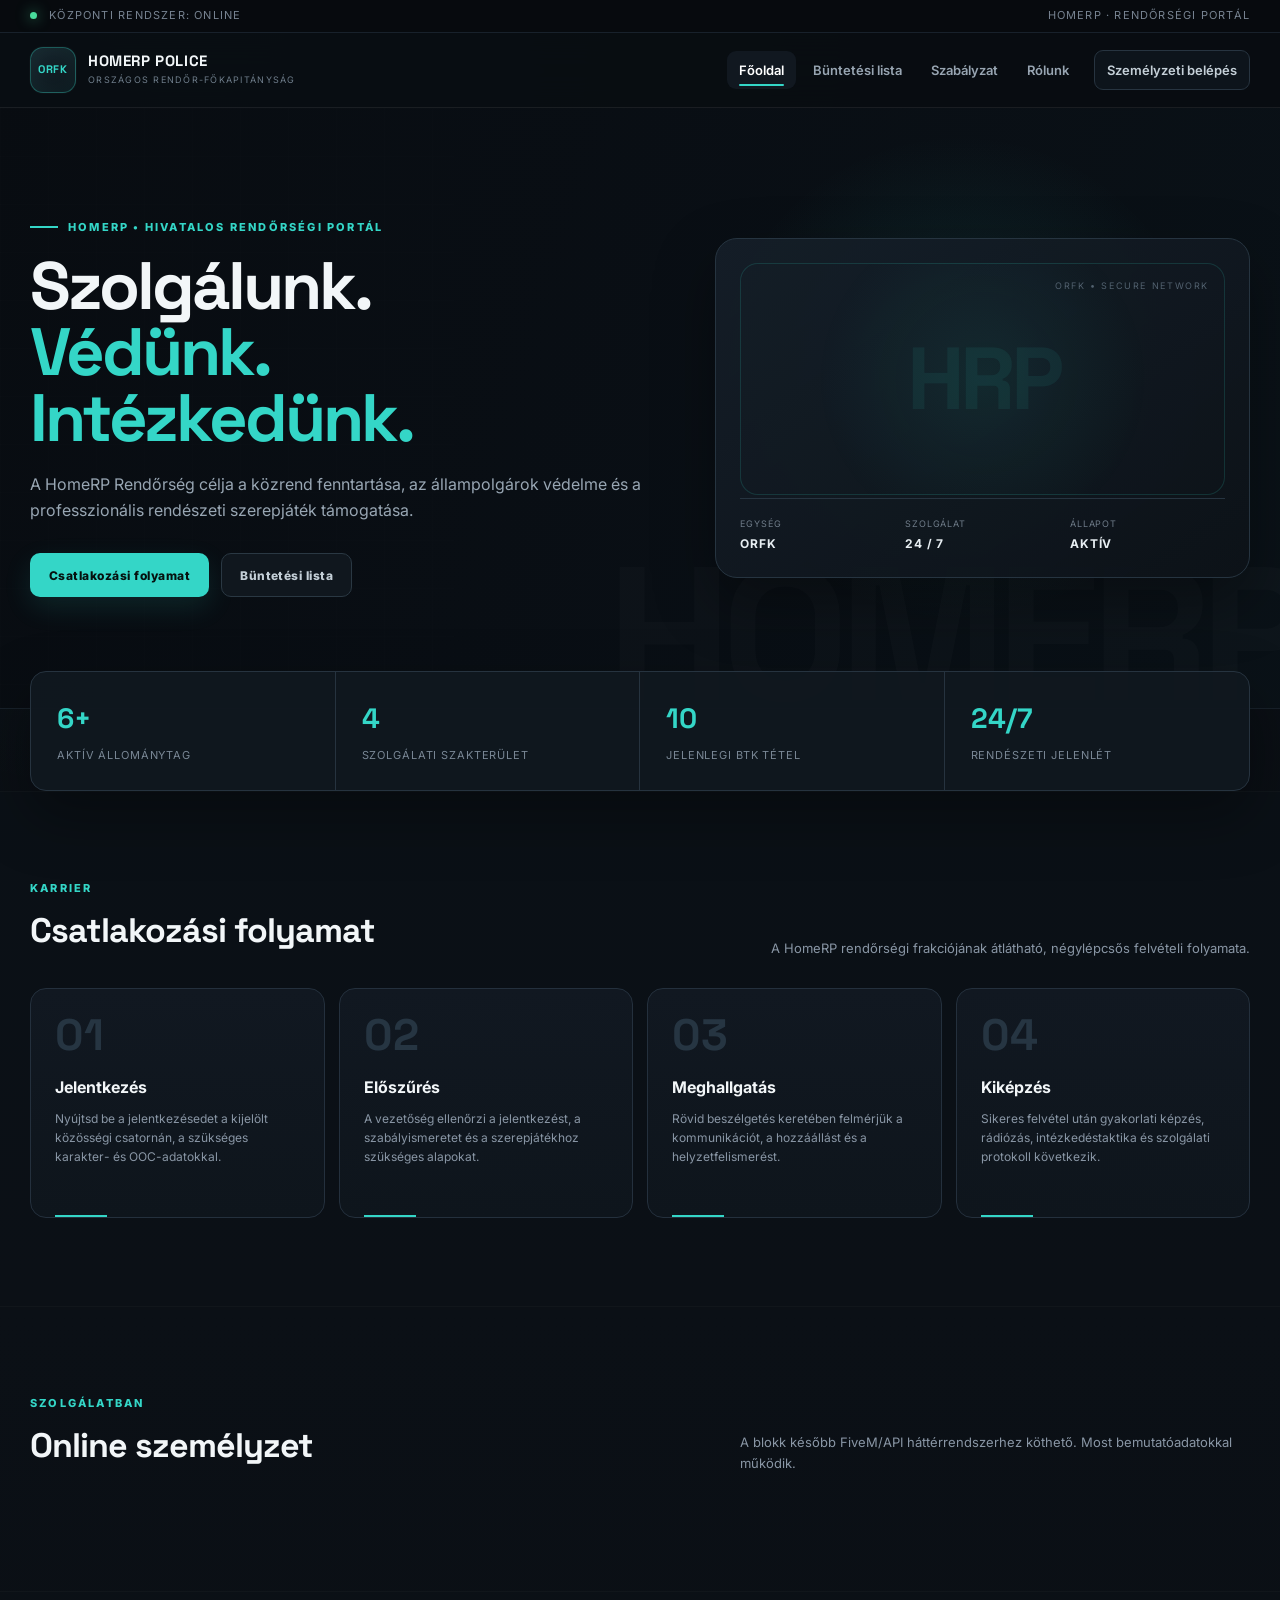
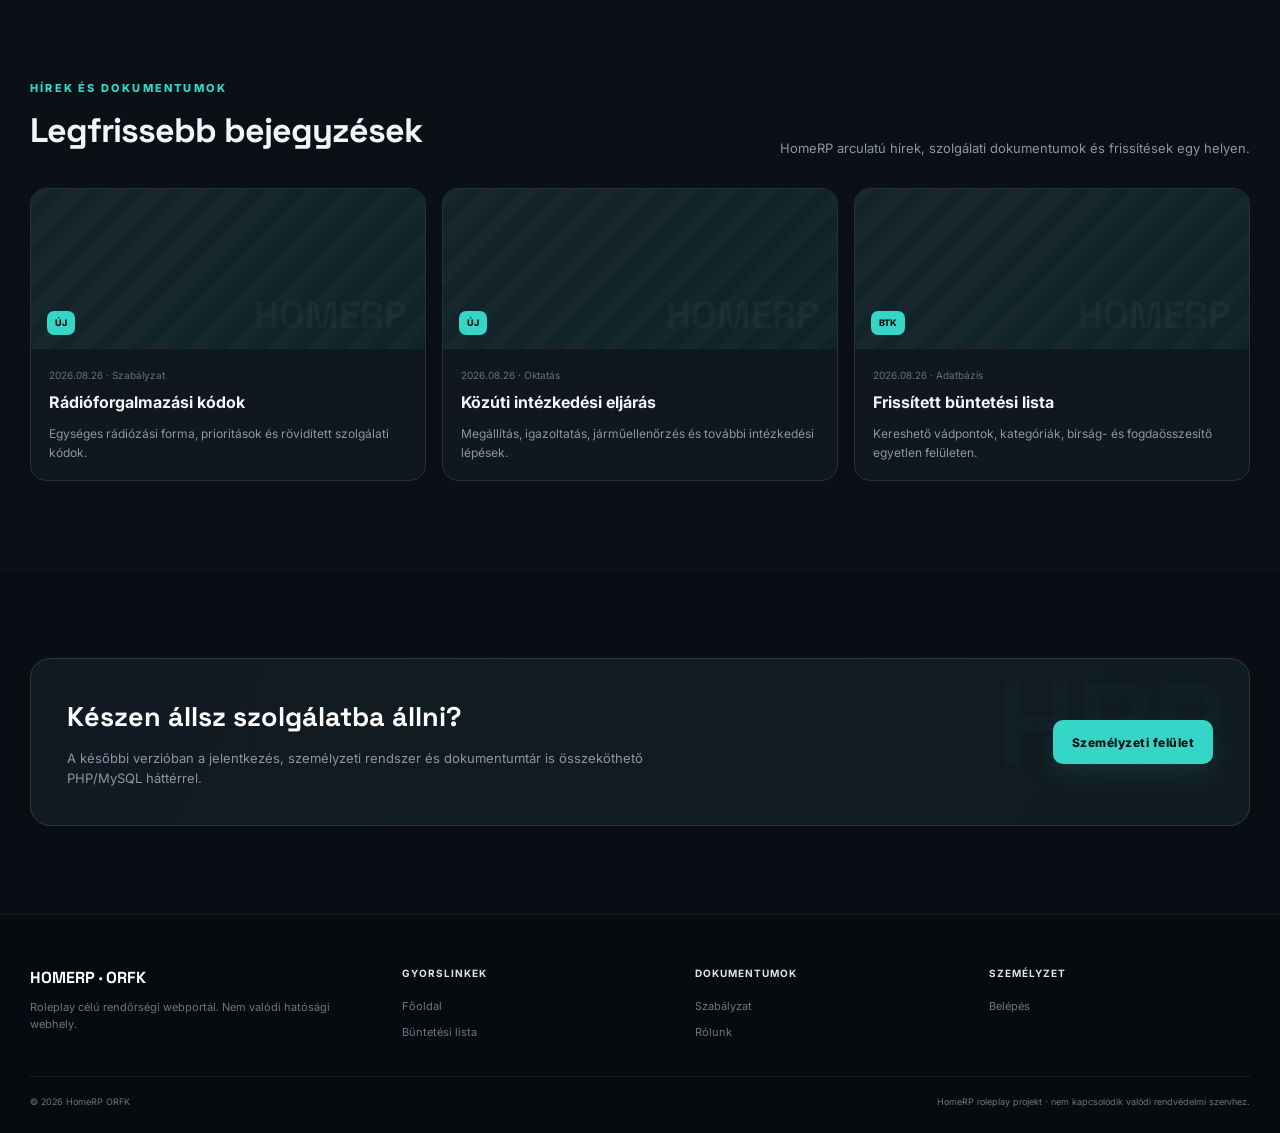
==== index.html @ 35298e3b "Add files via upload" ====
<!doctype html>
<html lang="hu">
<head>
  <meta charset="utf-8"><meta name="viewport" content="width=device-width,initial-scale=1">
  <meta name="description" content="HomeRP ORFK – roleplay rendőrségi információs oldal.">
  <title>ORFK | HomeRP Rendőrség</title>
  <link rel="stylesheet" href="styles.css">
</head>
<body>
  <div class="topbar"><div class="container"><span><i class="status-dot"></i> Központi rendszer: online</span><span>HomeRP · Rendőrségi portál</span></div></div>
  <header class="site-header"><div class="container header-inner">
    <a class="brand" href="index.html"><span class="brand-mark">ORFK</span><span><strong>HOMERP POLICE</strong><small>Országos Rendőr-főkapitányság</small></span></a>
    <nav class="nav"><a class="active" href="index.html">Főoldal</a><a href="buntetesek.html">Büntetési lista</a><a href="szabalyzat.html">Szabályzat</a><a href="rolunk.html">Rólunk</a><a class="login-link" href="belepes.html">Személyzeti belépés</a></nav>
    <button class="menu-btn" aria-label="Menü">☰</button>
  </div></header>

  <main>
    <section class="hero"><div class="container hero-inner">
      <div><div class="eyebrow">HomeRP • Hivatalos rendőrségi portál</div><h1>Szolgálunk.<span>Védünk. Intézkedünk.</span></h1><p>A HomeRP Rendőrség célja a közrend fenntartása, az állampolgárok védelme és a professzionális rendészeti szerepjáték támogatása.</p><div class="hero-actions"><a class="btn btn-primary" href="#csatlakozas">Csatlakozási folyamat</a><a class="btn btn-ghost" href="buntetesek.html">Büntetési lista</a></div></div>
      <aside class="hero-card"><div class="badge-visual"></div><div class="hero-card-footer"><span>Egység<strong>ORFK</strong></span><span>Szolgálat<strong>24 / 7</strong></span><span>Állapot<strong>AKTÍV</strong></span></div></aside>
    </div></section>

    <div class="stats"><div class="container stats-grid"><div class="stat"><strong>6+</strong><span>aktív állománytag</span></div><div class="stat"><strong>4</strong><span>szolgálati szakterület</span></div><div class="stat"><strong>10</strong><span>jelenlegi BTK tétel</span></div><div class="stat"><strong>24/7</strong><span>rendészeti jelenlét</span></div></div></div>

    <section class="section alt" id="csatlakozas"><div class="container"><div class="section-head"><div><div class="kicker">Karrier</div><h2>Csatlakozási folyamat</h2></div><p>A HomeRP rendőrségi frakciójának átlátható, négylépcsős felvételi folyamata.</p></div><div class="steps">
      <article class="step"><div class="step-number">01</div><h3>Jelentkezés</h3><p>Nyújtsd be a jelentkezésedet a kijelölt közösségi csatornán, a szükséges karakter- és OOC-adatokkal.</p></article>
      <article class="step"><div class="step-number">02</div><h3>Előszűrés</h3><p>A vezetőség ellenőrzi a jelentkezést, a szabályismeretet és a szerepjátékhoz szükséges alapokat.</p></article>
      <article class="step"><div class="step-number">03</div><h3>Meghallgatás</h3><p>Rövid beszélgetés keretében felmérjük a kommunikációt, a hozzáállást és a helyzetfelismerést.</p></article>
      <article class="step"><div class="step-number">04</div><h3>Kiképzés</h3><p>Sikeres felvétel után gyakorlati képzés, rádiózás, intézkedéstaktika és szolgálati protokoll következik.</p></article>
    </div></div></section>

    <section class="section"><div class="container"><div class="section-head"><div><div class="kicker">Szolgálatban</div><h2>Online személyzet</h2></div><p>A blokk később FiveM/API háttérrendszerhez köthető. Most bemutatóadatokkal működik.</p></div><div class="officers" data-officers></div></div></section>

    <section class="section alt"><div class="container"><div class="section-head"><div><div class="kicker">Hírek és dokumentumok</div><h2>Legfrissebb bejegyzések</h2></div><p>HomeRP arculatú hírek, szolgálati dokumentumok és frissítések egy helyen.</p></div><div class="blog-grid">
      <article class="blog-card"><div class="blog-cover"><span>ÚJ</span></div><div class="blog-body"><div class="blog-meta">2026.08.26 · Szabályzat</div><h3>Rádióforgalmazási kódok</h3><p>Egységes rádiózási forma, prioritások és rövidített szolgálati kódok.</p></div></article>
      <article class="blog-card"><div class="blog-cover"><span>ÚJ</span></div><div class="blog-body"><div class="blog-meta">2026.08.26 · Oktatás</div><h3>Közúti intézkedési eljárás</h3><p>Megállítás, igazoltatás, járműellenőrzés és további intézkedési lépések.</p></div></article>
      <article class="blog-card"><div class="blog-cover"><span>BTK</span></div><div class="blog-body"><div class="blog-meta">2026.08.26 · Adatbázis</div><h3>Frissített büntetési lista</h3><p>Kereshető vádpontok, kategóriák, bírság- és fogdaösszesítő egyetlen felületen.</p></div></article>
    </div></div></section>

    <section class="section"><div class="container"><div class="cta"><div><h2>Készen állsz szolgálatba állni?</h2><p>A későbbi verzióban a jelentkezés, személyzeti rendszer és dokumentumtár is összeköthető PHP/MySQL háttérrel.</p></div><a class="btn btn-primary" href="belepes.html">Személyzeti felület</a></div></div></section>
  </main>

  <footer class="footer"><div class="container"><div class="footer-grid"><div><div class="footer-brand">HOMERP · ORFK</div><p>Roleplay célú rendőrségi webportál. Nem valódi hatósági webhely.</p></div><div><h4>Gyorslinkek</h4><a href="index.html">Főoldal</a><a href="buntetesek.html">Büntetési lista</a></div><div><h4>Dokumentumok</h4><a href="szabalyzat.html">Szabályzat</a><a href="rolunk.html">Rólunk</a></div><div><h4>Személyzet</h4><a href="belepes.html">Belépés</a></div></div><div class="copyright"><span>© <span data-year></span> HomeRP ORFK</span><span>HomeRP roleplay projekt · nem kapcsolódik valódi rendvédelmi szervhez.</span></div></div></footer>
  <script src="data.js"></script><script src="app.js"></script>
</body></html>
---- styles.css ----
@import url('https://fonts.googleapis.com/css2?family=Inter:wght@400;500;600;700;800&family=Space+Grotesk:wght@600;700&display=swap');

:root {
  --bg:#090d12;
  --bg-2:#0d131a;
  --panel:#111821;
  --panel-2:#151e28;
  --panel-soft:rgba(18,27,37,.82);
  --text:#f2f6f8;
  --muted:#8996a5;
  --line:#24303d;
  --line-strong:#2f4150;
  --accent:#34d6c7;
  --accent-2:#75eee2;
  --accent-soft:rgba(52,214,199,.11);
  --danger:#ff6577;
  --warning:#ffc857;
  --success:#49db9b;
  --shadow:0 24px 60px rgba(0,0,0,.34);
  --radius:16px;
}

*{box-sizing:border-box}
html{scroll-behavior:smooth;background:var(--bg)}
body{margin:0;font-family:'Inter',system-ui,-apple-system,BlinkMacSystemFont,'Segoe UI',sans-serif;color:var(--text);background:
radial-gradient(circle at 15% 0%,rgba(52,214,199,.06),transparent 28%),
linear-gradient(180deg,#090d12,#0b1016 48%,#090d12);line-height:1.6}
body.menu-open{overflow:hidden}
a{color:inherit;text-decoration:none}
button,input{font:inherit}
img{max-width:100%;display:block}
.container{width:min(1220px,calc(100% - 40px));margin:0 auto}

.topbar{background:#070a0e;border-bottom:1px solid #18212b;color:#778391;font-size:11px;letter-spacing:.11em;text-transform:uppercase}
.topbar .container{min-height:32px;display:flex;align-items:center;justify-content:space-between;gap:16px}
.status-dot{display:inline-block;width:7px;height:7px;border-radius:50%;background:var(--success);margin-right:8px;box-shadow:0 0 14px rgba(73,219,155,.75)}

.site-header{position:sticky;top:0;z-index:50;background:rgba(9,13,18,.88);backdrop-filter:blur(18px);border-bottom:1px solid rgba(255,255,255,.07)}
.header-inner{height:74px;display:flex;align-items:center;gap:28px}
.brand{display:flex;align-items:center;gap:12px;min-width:255px}
.brand-mark{width:46px;height:46px;border-radius:13px;display:grid;place-items:center;border:1px solid rgba(52,214,199,.35);background:linear-gradient(145deg,#17242c,#0d151b);color:var(--accent);font-family:'Space Grotesk';font-weight:700;font-size:11px;letter-spacing:.06em;box-shadow:inset 0 0 24px rgba(52,214,199,.06),0 0 0 1px rgba(255,255,255,.02)}
.brand strong{display:block;font-family:'Space Grotesk';font-size:15px;line-height:1.1;letter-spacing:.04em}
.brand small{display:block;margin-top:4px;color:#6f7d8b;font-size:9px;letter-spacing:.14em;text-transform:uppercase}
.nav{margin-left:auto;display:flex;align-items:center;gap:5px}
.nav a{position:relative;color:#98a5b2;padding:9px 12px;border-radius:9px;font-size:13px;font-weight:600;transition:.18s}
.nav a:hover,.nav a.active{color:#fff;background:#111820}
.nav a.active::after{content:"";position:absolute;left:12px;right:12px;bottom:3px;height:2px;border-radius:2px;background:var(--accent)}
.nav .login-link{margin-left:8px;border:1px solid #273440;background:#0d141b;color:#c5d0d8}
.nav .login-link:hover,.nav .login-link.active{border-color:rgba(52,214,199,.45);background:var(--accent-soft);color:var(--accent-2)}
.menu-btn{display:none;margin-left:auto;background:#10171f;color:white;border:1px solid var(--line);border-radius:10px;width:42px;height:42px;cursor:pointer}

.hero{min-height:600px;position:relative;overflow:hidden;border-bottom:1px solid #18212a;background:
radial-gradient(circle at 75% 45%,rgba(52,214,199,.12),transparent 24%),
linear-gradient(110deg,rgba(8,12,17,.99) 0%,rgba(9,14,20,.96) 45%,rgba(10,18,24,.87) 100%)}
.hero::before{content:"";position:absolute;inset:0;opacity:.28;background-image:linear-gradient(rgba(255,255,255,.025) 1px,transparent 1px),linear-gradient(90deg,rgba(255,255,255,.025) 1px,transparent 1px);background-size:48px 48px;mask-image:linear-gradient(to right,black,transparent 85%)}
.hero::after{content:"HOMERP";position:absolute;right:-25px;bottom:-78px;font-family:'Space Grotesk';font-weight:700;font-size:190px;letter-spacing:-.055em;color:rgba(255,255,255,.018)}
.hero-inner{position:relative;z-index:2;min-height:600px;display:grid;grid-template-columns:1.08fr .92fr;align-items:center;gap:58px}
.eyebrow,.kicker{color:var(--accent);text-transform:uppercase;font-size:11px;letter-spacing:.2em;font-weight:800}
.eyebrow{display:flex;align-items:center;gap:10px}.eyebrow::before{content:"";width:28px;height:2px;background:var(--accent)}
.hero h1{font-family:'Space Grotesk';font-size:67px;line-height:.98;letter-spacing:-.045em;margin:18px 0 21px;max-width:780px}
.hero h1 span{display:block;color:var(--accent)}
.hero p{max-width:690px;color:#98a6b3;font-size:16px;margin:0}
.hero-actions{display:flex;gap:12px;margin-top:30px;flex-wrap:wrap}
.btn{min-height:44px;padding:0 18px;border-radius:10px;border:1px solid transparent;display:inline-flex;align-items:center;justify-content:center;font-size:12px;font-weight:800;letter-spacing:.04em;cursor:pointer;transition:.18s}
.btn-primary{background:var(--accent);color:#06110f;box-shadow:0 10px 28px rgba(52,214,199,.12)}
.btn-primary:hover{background:var(--accent-2);transform:translateY(-1px)}
.btn-ghost{border-color:#2a3843;background:#10171e;color:#c4cfd7}.btn-ghost:hover{border-color:rgba(52,214,199,.45);color:var(--accent-2)}
.hero-card{min-height:330px;border:1px solid #263440;border-radius:22px;background:linear-gradient(145deg,rgba(21,31,41,.9),rgba(12,18,24,.95));box-shadow:var(--shadow);padding:24px;position:relative;overflow:hidden}
.hero-card::before{content:"HRP";position:absolute;inset:24px 24px 82px;border:1px solid rgba(52,214,199,.16);border-radius:18px;display:grid;place-items:center;font-family:'Space Grotesk';font-weight:700;font-size:88px;letter-spacing:-.06em;color:rgba(52,214,199,.08);background:radial-gradient(circle,rgba(52,214,199,.08),transparent 62%)}
.hero-card::after{content:"ORFK • SECURE NETWORK";position:absolute;top:40px;right:40px;color:#52616f;font-size:9px;letter-spacing:.18em}
.badge-visual{height:235px}
.hero-card-footer{display:grid;grid-template-columns:repeat(3,1fr);border-top:1px solid #263440;padding-top:18px;gap:10px}
.hero-card-footer span{font-size:9px;color:#6f7c89;text-transform:uppercase;letter-spacing:.09em}.hero-card-footer strong{display:block;margin-top:3px;color:#e7eef2;font-size:12px}

.stats{position:relative;z-index:3;margin-top:-38px}.stats-grid{display:grid;grid-template-columns:repeat(4,1fr);background:rgba(16,23,31,.96);border:1px solid #26333f;border-radius:16px;box-shadow:var(--shadow);overflow:hidden}
.stat{padding:24px 26px;border-right:1px solid #26333f}.stat:last-child{border-right:0}.stat strong{display:block;font-family:'Space Grotesk';font-size:28px;color:var(--accent)}.stat span{font-size:11px;color:#798795;text-transform:uppercase;letter-spacing:.08em}

.section{padding:88px 0}.section.alt{background:rgba(12,17,23,.66);border-top:1px solid rgba(255,255,255,.025);border-bottom:1px solid rgba(255,255,255,.025)}
.section-head{display:flex;justify-content:space-between;gap:36px;align-items:end;margin-bottom:30px}.section-head h2{font-family:'Space Grotesk';font-size:34px;margin:6px 0 0;letter-spacing:-.03em}.section-head p{max-width:510px;color:var(--muted);margin:0;font-size:13px}
.steps{display:grid;grid-template-columns:repeat(4,1fr);gap:14px}.step{background:linear-gradient(180deg,#111821,#0e151c);border:1px solid var(--line);border-radius:var(--radius);padding:24px;min-height:230px;position:relative;overflow:hidden}.step:hover{border-color:#324554}.step-number{font-family:'Space Grotesk';font-size:44px;font-weight:700;color:#263542;line-height:1}.step h3{font-size:16px;margin:18px 0 8px}.step p{color:var(--muted);font-size:12px;margin:0}.step::after{content:"";position:absolute;width:52px;height:2px;background:var(--accent);left:24px;bottom:0}
.officers{display:grid;grid-template-columns:repeat(3,1fr);gap:14px}.officer-card{background:#10171f;border:1px solid var(--line);border-radius:14px;padding:17px;display:flex;align-items:center;gap:14px}.avatar{width:48px;height:48px;border-radius:12px;display:grid;place-items:center;background:#15232a;color:var(--accent);font-family:'Space Grotesk';font-weight:700;border:1px solid rgba(52,214,199,.18)}.online{width:8px;height:8px;border-radius:50%;background:var(--success);box-shadow:0 0 12px rgba(73,219,155,.65);margin-left:auto}.officer-card h3{margin:0 0 2px;font-size:13px}.officer-card p{margin:0;color:var(--muted);font-size:10px}
.blog-grid{display:grid;grid-template-columns:repeat(3,1fr);gap:16px}.blog-card{background:#10171f;border:1px solid var(--line);border-radius:16px;overflow:hidden;transition:.18s}.blog-card:hover{transform:translateY(-3px);border-color:#314653;box-shadow:0 18px 42px rgba(0,0,0,.22)}.blog-cover{height:160px;background:linear-gradient(135deg,#14242b,#0c151b);position:relative;overflow:hidden}.blog-cover::before{content:"";position:absolute;inset:0;background:linear-gradient(135deg,transparent,rgba(52,214,199,.08)),repeating-linear-gradient(135deg,rgba(255,255,255,.018) 0 14px,transparent 14px 28px)}.blog-cover::after{content:"HOMERP";position:absolute;right:18px;bottom:4px;font-family:'Space Grotesk';font-size:38px;font-weight:700;color:rgba(255,255,255,.035)}.blog-cover span{position:absolute;left:16px;bottom:14px;padding:5px 8px;border-radius:7px;color:#06110f;background:var(--accent);font-size:9px;font-weight:800}.blog-body{padding:18px}.blog-meta{color:#63717f;font-size:10px}.blog-body h3{margin:7px 0 8px;font-size:16px}.blog-body p{margin:0;color:var(--muted);font-size:12px}
.cta{background:linear-gradient(120deg,#111a22,#101b21);color:white;border:1px solid #2a3945;border-radius:20px;padding:36px;display:flex;align-items:center;justify-content:space-between;gap:30px;position:relative;overflow:hidden}.cta::after{content:"HRP";position:absolute;right:24px;top:-30px;font-family:'Space Grotesk';font-size:120px;font-weight:700;color:rgba(52,214,199,.025)}.cta h2{font-family:'Space Grotesk';margin:0 0 9px;font-size:27px}.cta p{margin:0;color:#8997a4;max-width:650px;font-size:13px}.cta .btn{position:relative;z-index:2;white-space:nowrap}

.page-hero{background:linear-gradient(120deg,#0b1117,#0d171d);color:white;padding:58px 0;border-bottom:1px solid #1d2933}.page-hero h1{font-family:'Space Grotesk';font-size:39px;margin:7px 0 8px}.page-hero p{color:#8998a6;max-width:760px;margin:0;font-size:13px}
.panel{background:rgba(16,23,31,.97);border:1px solid var(--line);border-radius:var(--radius);box-shadow:0 16px 38px rgba(0,0,0,.15)}
.penalty-layout{display:grid;grid-template-columns:1fr 390px;gap:18px;align-items:start}.penalty-main{overflow:hidden}.toolbar{padding:16px;border-bottom:1px solid var(--line);display:flex;gap:10px}.search{flex:1;min-height:44px;border:1px solid var(--line);border-radius:10px;padding:0 14px;outline:0;background:#0b1117;color:white}.search::placeholder{color:#5f6c79}.search:focus{border-color:rgba(52,214,199,.55);box-shadow:0 0 0 3px rgba(52,214,199,.07)}.filters{display:flex;gap:7px;flex-wrap:wrap;padding:13px 16px;border-bottom:1px solid var(--line)}.filter-btn{border:1px solid var(--line);background:#0d141b;color:#7d8a97;border-radius:9px;padding:7px 10px;font-size:10px;font-weight:800;cursor:pointer}.filter-btn.active,.filter-btn:hover{background:var(--accent-soft);color:var(--accent);border-color:rgba(52,214,199,.38)}.penalty-list{padding:10px;display:grid;gap:7px;max-height:690px;overflow:auto}.penalty-item{border:1px solid #202d37;background:#0d141b;border-radius:11px;padding:13px;display:grid;grid-template-columns:82px 1fr auto;gap:12px;align-items:center;cursor:pointer;transition:.15s}.penalty-item:hover{border-color:rgba(52,214,199,.35);background:#101a20}.penalty-code{color:var(--accent);font-family:'Space Grotesk';font-weight:700;font-size:12px}.penalty-title{font-weight:700;font-size:12px}.penalty-cat{color:#62707e;font-size:9px;text-transform:uppercase;letter-spacing:.09em;margin-top:2px}.penalty-values{text-align:right;font-size:10px;color:#6f7d89}.penalty-values strong{display:block;color:#dbe5ea;font-size:11px}.docket{position:sticky;top:92px;overflow:hidden}.docket-head{padding:16px 18px;border-bottom:1px solid var(--line);display:flex;justify-content:space-between;align-items:center}.docket-head h3{margin:0;font-size:13px}.link-danger{border:0;background:none;color:var(--danger);font-size:10px;font-weight:800;cursor:pointer}.docket-list{padding:10px;display:grid;gap:8px;max-height:410px;overflow:auto;min-height:180px}.docket-empty{color:#64717d;font-size:11px;text-align:center;margin:auto;padding:40px 10px}.docket-row{border:1px solid #202d37;border-radius:10px;padding:10px 11px;display:flex;align-items:center;gap:10px;background:#0d141b}.docket-row strong{font-size:10px;display:block}.docket-row small{color:#687582;font-size:9px}.remove{margin-left:auto;width:27px;height:27px;border:1px solid rgba(255,101,119,.14);border-radius:8px;background:rgba(255,101,119,.06);color:var(--danger);cursor:pointer;font-weight:800}.summary{border-top:1px solid var(--line);background:#0b1117;padding:16px}.summary-row{display:flex;justify-content:space-between;gap:16px;font-size:11px;margin-bottom:7px;color:#7f8c98}.summary-row strong{font-family:'Space Grotesk';color:#ecf3f5}.summary .btn{width:100%;margin-top:10px}
.content-grid{display:grid;grid-template-columns:1fr 300px;gap:18px}.article{padding:28px}.article h2{font-family:'Space Grotesk';font-size:26px;margin:0 0 14px}.article h3{margin:26px 0 7px;font-size:15px}.article p,.article li{color:#82909d;font-size:12px}.side-card{padding:20px;position:sticky;top:92px}.side-card h3{margin-top:0;font-size:14px}.side-card a{display:block;color:#8e9aa6;font-size:11px;padding:8px 0;border-bottom:1px solid var(--line)}.side-card a:hover{color:var(--accent)}
.login-wrap{min-height:calc(100vh - 74px);display:grid;place-items:center;background:radial-gradient(circle at 50% 20%,rgba(52,214,199,.07),transparent 35%),#090d12;padding:50px 20px}.login-card{width:min(100%,430px);background:#10171f;border:1px solid #293742;border-radius:20px;padding:28px;box-shadow:0 30px 90px rgba(0,0,0,.36)}.login-card h1{font-family:'Space Grotesk';margin:0 0 6px;font-size:25px}.login-card p{color:var(--muted);margin:0 0 23px;font-size:12px}.form-group{margin-bottom:13px}.form-group label{display:block;font-weight:800;font-size:9px;letter-spacing:.08em;margin-bottom:6px;color:#8996a1}.form-control{width:100%;min-height:45px;border:1px solid var(--line);border-radius:10px;padding:0 13px;outline:none;background:#0b1117;color:white}.form-control:focus{border-color:rgba(52,214,199,.5);box-shadow:0 0 0 3px rgba(52,214,199,.07)}.form-note{margin-top:14px;padding:11px;border:1px solid rgba(255,200,87,.15);border-radius:10px;background:rgba(255,200,87,.05);color:#bd9a50;font-size:10px}
.footer{background:#070b0f;color:#697582;padding:50px 0 23px;border-top:1px solid #171f27}.footer-grid{display:grid;grid-template-columns:1.3fr repeat(3,1fr);gap:32px}.footer h4{color:#dce5e9;margin:0 0 13px;font-size:10px;text-transform:uppercase;letter-spacing:.1em}.footer a{display:block;font-size:11px;padding:4px 0}.footer a:hover{color:var(--accent)}.footer-brand{color:white;font-family:'Space Grotesk';font-weight:700;font-size:16px;margin-bottom:8px}.footer p{margin:0;font-size:11px;max-width:340px}.copyright{border-top:1px solid #171f27;margin-top:31px;padding-top:18px;font-size:9px;display:flex;justify-content:space-between;gap:20px}
.toast{position:fixed;right:20px;bottom:20px;background:#111a22;color:white;border:1px solid #2a3944;border-radius:11px;padding:12px 15px;box-shadow:0 15px 45px rgba(0,0,0,.28);transform:translateY(20px);opacity:0;pointer-events:none;transition:.2s;z-index:100;font-size:11px}.toast.show{transform:translateY(0);opacity:1}
*{scrollbar-width:thin;scrollbar-color:#26343f #0b1117}*::-webkit-scrollbar{width:8px;height:8px}*::-webkit-scrollbar-track{background:#0b1117}*::-webkit-scrollbar-thumb{background:#26343f;border-radius:20px}

@media(max-width:980px){.nav{position:fixed;inset:74px 0 auto 0;background:#0a0f14;padding:18px 20px 24px;flex-direction:column;align-items:stretch;transform:translateY(-135%);transition:.25s;border-bottom:1px solid var(--line)}.nav.open{transform:translateY(0)}.nav a{padding:12px}.nav .login-link{margin-left:0}.menu-btn{display:block}.hero-inner{grid-template-columns:1fr;padding:72px 0 95px}.hero-card{display:none}.stats-grid{grid-template-columns:repeat(2,1fr)}.stat:nth-child(2){border-right:0}.stat:nth-child(-n+2){border-bottom:1px solid var(--line)}.steps,.blog-grid{grid-template-columns:repeat(2,1fr)}.officers{grid-template-columns:1fr 1fr}.penalty-layout,.content-grid{grid-template-columns:1fr}.docket,.side-card{position:static}.footer-grid{grid-template-columns:1fr 1fr}}
@media(max-width:640px){.container{width:min(100% - 28px,1220px)}.topbar .container{justify-content:center}.topbar .container span:last-child{display:none}.brand{min-width:0}.brand small{display:none}.hero{min-height:auto}.hero-inner{min-height:auto;padding:62px 0 86px}.hero h1{font-size:45px}.stats{margin-top:-32px}.stat{padding:19px}.stat strong{font-size:23px}.section{padding:62px 0}.section-head{display:block}.section-head p{margin-top:13px}.steps,.officers,.blog-grid,.footer-grid{grid-template-columns:1fr}.cta{padding:26px;display:block}.cta .btn{margin-top:18px}.penalty-item{grid-template-columns:70px 1fr}.penalty-values{grid-column:2;text-align:left}.copyright{display:block}.copyright span{display:block;margin-top:5px}}
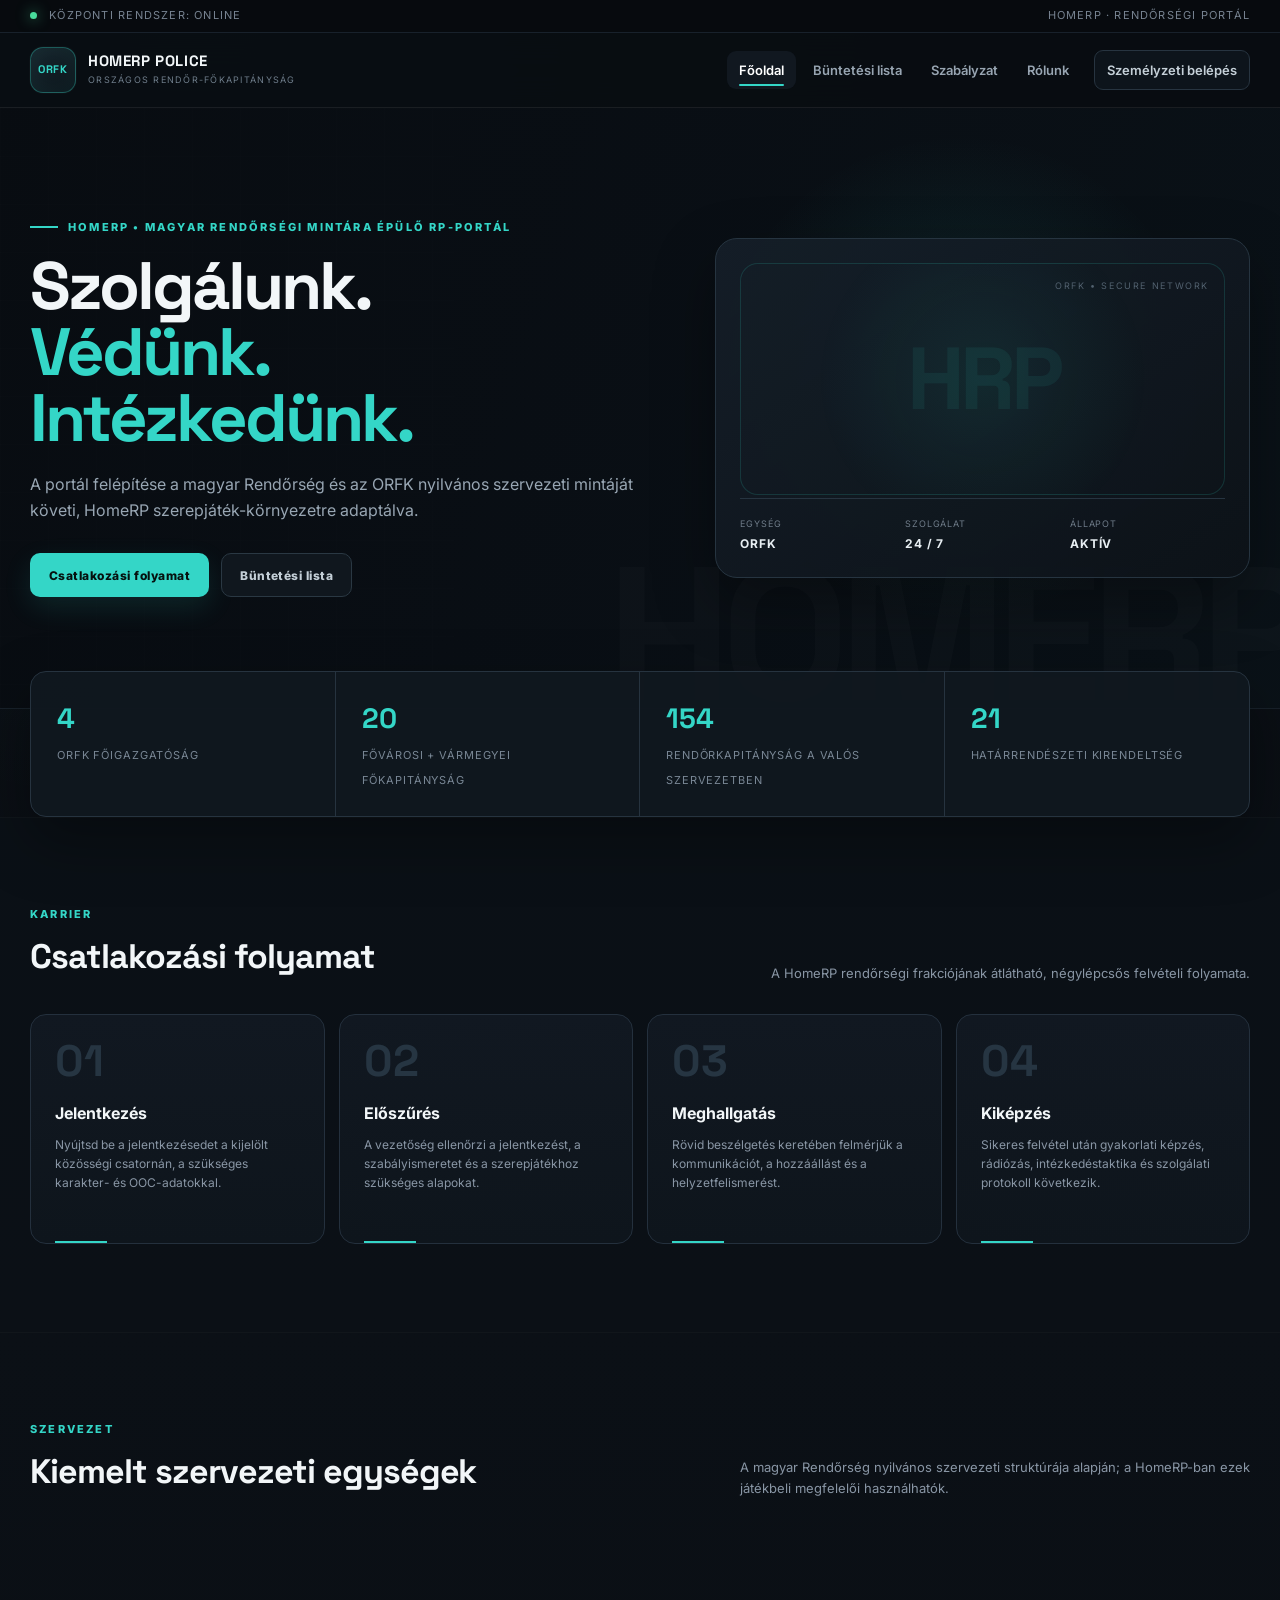
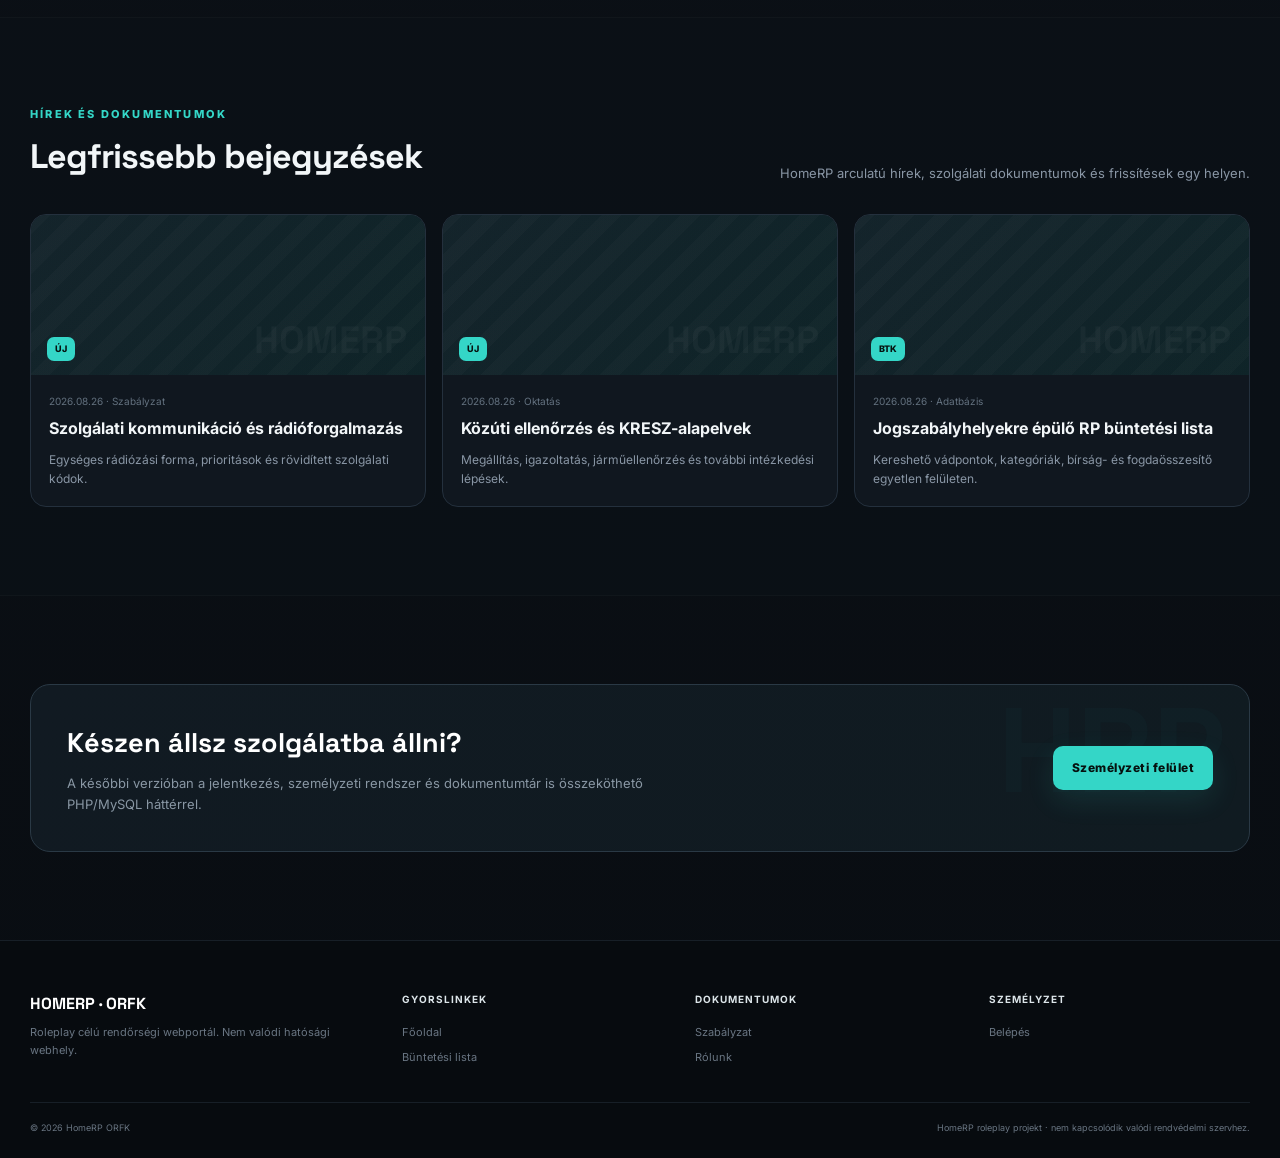
==== commit aa75f890: "Add files V1.1.0" ====
--- a/index.html
+++ b/index.html
@@ -16,11 +16,11 @@
 
   <main>
     <section class="hero"><div class="container hero-inner">
-      <div><div class="eyebrow">HomeRP • Hivatalos rendőrségi portál</div><h1>Szolgálunk.<span>Védünk. Intézkedünk.</span></h1><p>A HomeRP Rendőrség célja a közrend fenntartása, az állampolgárok védelme és a professzionális rendészeti szerepjáték támogatása.</p><div class="hero-actions"><a class="btn btn-primary" href="#csatlakozas">Csatlakozási folyamat</a><a class="btn btn-ghost" href="buntetesek.html">Büntetési lista</a></div></div>
+      <div><div class="eyebrow">HomeRP • magyar rendőrségi mintára épülő RP-portál</div><h1>Szolgálunk.<span>Védünk. Intézkedünk.</span></h1><p>A portál felépítése a magyar Rendőrség és az ORFK nyilvános szervezeti mintáját követi, HomeRP szerepjáték-környezetre adaptálva.</p><div class="hero-actions"><a class="btn btn-primary" href="#csatlakozas">Csatlakozási folyamat</a><a class="btn btn-ghost" href="buntetesek.html">Büntetési lista</a></div></div>
       <aside class="hero-card"><div class="badge-visual"></div><div class="hero-card-footer"><span>Egység<strong>ORFK</strong></span><span>Szolgálat<strong>24 / 7</strong></span><span>Állapot<strong>AKTÍV</strong></span></div></aside>
     </div></section>
 
-    <div class="stats"><div class="container stats-grid"><div class="stat"><strong>6+</strong><span>aktív állománytag</span></div><div class="stat"><strong>4</strong><span>szolgálati szakterület</span></div><div class="stat"><strong>10</strong><span>jelenlegi BTK tétel</span></div><div class="stat"><strong>24/7</strong><span>rendészeti jelenlét</span></div></div></div>
+    <div class="stats"><div class="container stats-grid"><div class="stat"><strong>4</strong><span>ORFK főigazgatóság</span></div><div class="stat"><strong>20</strong><span>fővárosi + vármegyei főkapitányság</span></div><div class="stat"><strong>154</strong><span>rendőrkapitányság a valós szervezetben</span></div><div class="stat"><strong>21</strong><span>határrendészeti kirendeltség</span></div></div></div>
 
     <section class="section alt" id="csatlakozas"><div class="container"><div class="section-head"><div><div class="kicker">Karrier</div><h2>Csatlakozási folyamat</h2></div><p>A HomeRP rendőrségi frakciójának átlátható, négylépcsős felvételi folyamata.</p></div><div class="steps">
       <article class="step"><div class="step-number">01</div><h3>Jelentkezés</h3><p>Nyújtsd be a jelentkezésedet a kijelölt közösségi csatornán, a szükséges karakter- és OOC-adatokkal.</p></article>
@@ -29,12 +29,12 @@
       <article class="step"><div class="step-number">04</div><h3>Kiképzés</h3><p>Sikeres felvétel után gyakorlati képzés, rádiózás, intézkedéstaktika és szolgálati protokoll következik.</p></article>
     </div></div></section>
 
-    <section class="section"><div class="container"><div class="section-head"><div><div class="kicker">Szolgálatban</div><h2>Online személyzet</h2></div><p>A blokk később FiveM/API háttérrendszerhez köthető. Most bemutatóadatokkal működik.</p></div><div class="officers" data-officers></div></div></section>
+    <section class="section"><div class="container"><div class="section-head"><div><div class="kicker">Szervezet</div><h2>Kiemelt szervezeti egységek</h2></div><p>A magyar Rendőrség nyilvános szervezeti struktúrája alapján; a HomeRP-ban ezek játékbeli megfelelői használhatók.</p></div><div class="officers" data-officers></div></div></section>
 
     <section class="section alt"><div class="container"><div class="section-head"><div><div class="kicker">Hírek és dokumentumok</div><h2>Legfrissebb bejegyzések</h2></div><p>HomeRP arculatú hírek, szolgálati dokumentumok és frissítések egy helyen.</p></div><div class="blog-grid">
-      <article class="blog-card"><div class="blog-cover"><span>ÚJ</span></div><div class="blog-body"><div class="blog-meta">2026.08.26 · Szabályzat</div><h3>Rádióforgalmazási kódok</h3><p>Egységes rádiózási forma, prioritások és rövidített szolgálati kódok.</p></div></article>
-      <article class="blog-card"><div class="blog-cover"><span>ÚJ</span></div><div class="blog-body"><div class="blog-meta">2026.08.26 · Oktatás</div><h3>Közúti intézkedési eljárás</h3><p>Megállítás, igazoltatás, járműellenőrzés és további intézkedési lépések.</p></div></article>
-      <article class="blog-card"><div class="blog-cover"><span>BTK</span></div><div class="blog-body"><div class="blog-meta">2026.08.26 · Adatbázis</div><h3>Frissített büntetési lista</h3><p>Kereshető vádpontok, kategóriák, bírság- és fogdaösszesítő egyetlen felületen.</p></div></article>
+      <article class="blog-card"><div class="blog-cover"><span>ÚJ</span></div><div class="blog-body"><div class="blog-meta">2026.08.26 · Szabályzat</div><h3>Szolgálati kommunikáció és rádióforgalmazás</h3><p>Egységes rádiózási forma, prioritások és rövidített szolgálati kódok.</p></div></article>
+      <article class="blog-card"><div class="blog-cover"><span>ÚJ</span></div><div class="blog-body"><div class="blog-meta">2026.08.26 · Oktatás</div><h3>Közúti ellenőrzés és KRESZ-alapelvek</h3><p>Megállítás, igazoltatás, járműellenőrzés és további intézkedési lépések.</p></div></article>
+      <article class="blog-card"><div class="blog-cover"><span>BTK</span></div><div class="blog-body"><div class="blog-meta">2026.08.26 · Adatbázis</div><h3>Jogszabályhelyekre épülő RP büntetési lista</h3><p>Kereshető vádpontok, kategóriák, bírság- és fogdaösszesítő egyetlen felületen.</p></div></article>
     </div></div></section>
 
     <section class="section"><div class="container"><div class="cta"><div><h2>Készen állsz szolgálatba állni?</h2><p>A későbbi verzióban a jelentkezés, személyzeti rendszer és dokumentumtár is összeköthető PHP/MySQL háttérrel.</p></div><a class="btn btn-primary" href="belepes.html">Személyzeti felület</a></div></div></section>
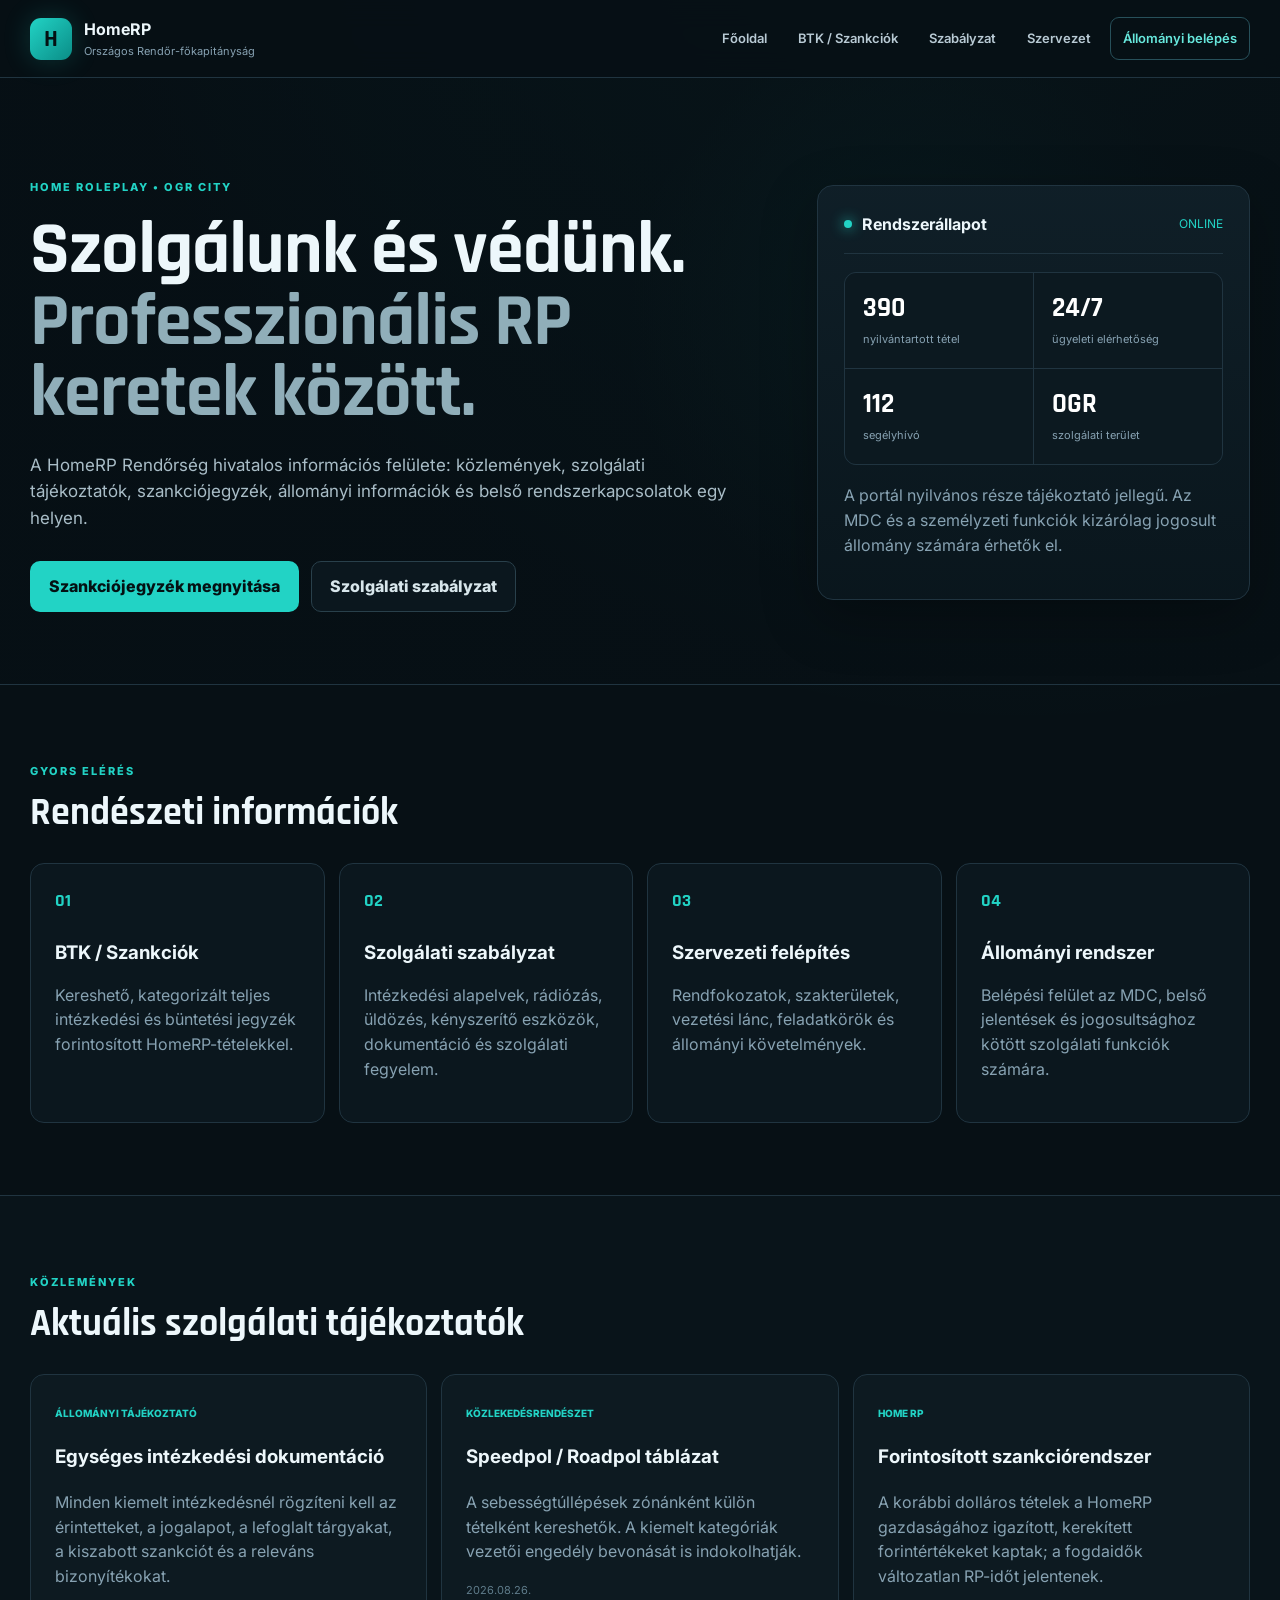
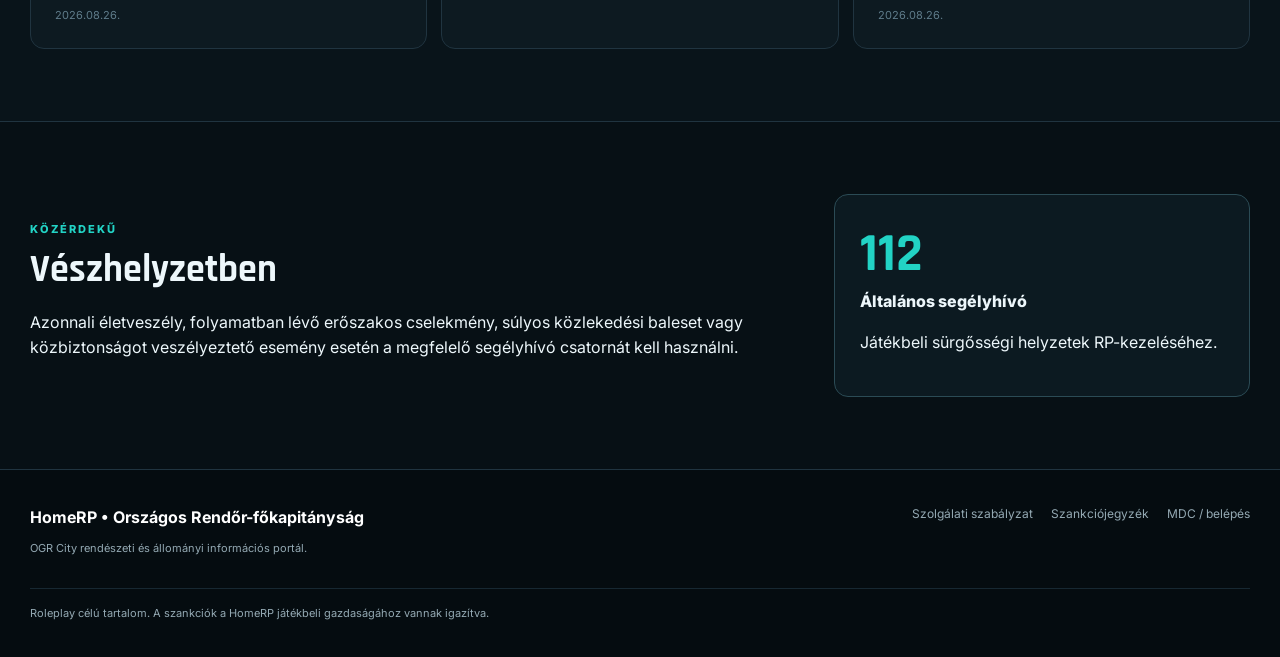
==== commit 948b1fcf: "Add files V1.2.0" ====
--- a/index.html
+++ b/index.html
@@ -1,45 +1,101 @@
 <!doctype html>
 <html lang="hu">
 <head>
-  <meta charset="utf-8"><meta name="viewport" content="width=device-width,initial-scale=1">
-  <meta name="description" content="HomeRP ORFK – roleplay rendőrségi információs oldal.">
-  <title>ORFK | HomeRP Rendőrség</title>
+  <meta charset="utf-8">
+  <meta name="viewport" content="width=device-width,initial-scale=1">
+  <meta name="theme-color" content="#091218">
+  <title>Főoldal • HomeRP ORFK</title>
   <link rel="stylesheet" href="styles.css">
+  
 </head>
 <body>
-  <div class="topbar"><div class="container"><span><i class="status-dot"></i> Központi rendszer: online</span><span>HomeRP · Rendőrségi portál</span></div></div>
-  <header class="site-header"><div class="container header-inner">
-    <a class="brand" href="index.html"><span class="brand-mark">ORFK</span><span><strong>HOMERP POLICE</strong><small>Országos Rendőr-főkapitányság</small></span></a>
-    <nav class="nav"><a class="active" href="index.html">Főoldal</a><a href="buntetesek.html">Büntetési lista</a><a href="szabalyzat.html">Szabályzat</a><a href="rolunk.html">Rólunk</a><a class="login-link" href="belepes.html">Személyzeti belépés</a></nav>
-    <button class="menu-btn" aria-label="Menü">☰</button>
-  </div></header>
 
-  <main>
-    <section class="hero"><div class="container hero-inner">
-      <div><div class="eyebrow">HomeRP • magyar rendőrségi mintára épülő RP-portál</div><h1>Szolgálunk.<span>Védünk. Intézkedünk.</span></h1><p>A portál felépítése a magyar Rendőrség és az ORFK nyilvános szervezeti mintáját követi, HomeRP szerepjáték-környezetre adaptálva.</p><div class="hero-actions"><a class="btn btn-primary" href="#csatlakozas">Csatlakozási folyamat</a><a class="btn btn-ghost" href="buntetesek.html">Büntetési lista</a></div></div>
-      <aside class="hero-card"><div class="badge-visual"></div><div class="hero-card-footer"><span>Egység<strong>ORFK</strong></span><span>Szolgálat<strong>24 / 7</strong></span><span>Állapot<strong>AKTÍV</strong></span></div></aside>
-    </div></section>
+<header class="topbar">
+  <a class="brand" href="index.html">
+    <span class="brand-mark">H</span>
+    <span><b>HomeRP</b><small>Országos Rendőr-főkapitányság</small></span>
+  </a>
+  <button class="nav-toggle" aria-label="Menü" onclick="toggleNav()">☰</button>
+  <nav id="mainNav">
+    <a href="index.html">Főoldal</a>
+    <a href="buntetesek.html">BTK / Szankciók</a>
+    <a href="szabalyzat.html">Szabályzat</a>
+    <a href="rolunk.html">Szervezet</a>
+    <a class="nav-login" href="belepes.html">Állományi belépés</a>
+  </nav>
+</header>
 
-    <div class="stats"><div class="container stats-grid"><div class="stat"><strong>4</strong><span>ORFK főigazgatóság</span></div><div class="stat"><strong>20</strong><span>fővárosi + vármegyei főkapitányság</span></div><div class="stat"><strong>154</strong><span>rendőrkapitányság a valós szervezetben</span></div><div class="stat"><strong>21</strong><span>határrendészeti kirendeltség</span></div></div></div>
 
-    <section class="section alt" id="csatlakozas"><div class="container"><div class="section-head"><div><div class="kicker">Karrier</div><h2>Csatlakozási folyamat</h2></div><p>A HomeRP rendőrségi frakciójának átlátható, négylépcsős felvételi folyamata.</p></div><div class="steps">
-      <article class="step"><div class="step-number">01</div><h3>Jelentkezés</h3><p>Nyújtsd be a jelentkezésedet a kijelölt közösségi csatornán, a szükséges karakter- és OOC-adatokkal.</p></article>
-      <article class="step"><div class="step-number">02</div><h3>Előszűrés</h3><p>A vezetőség ellenőrzi a jelentkezést, a szabályismeretet és a szerepjátékhoz szükséges alapokat.</p></article>
-      <article class="step"><div class="step-number">03</div><h3>Meghallgatás</h3><p>Rövid beszélgetés keretében felmérjük a kommunikációt, a hozzáállást és a helyzetfelismerést.</p></article>
-      <article class="step"><div class="step-number">04</div><h3>Kiképzés</h3><p>Sikeres felvétel után gyakorlati képzés, rádiózás, intézkedéstaktika és szolgálati protokoll következik.</p></article>
-    </div></div></section>
+<main>
+  <section class="hero">
+    <div class="hero-grid">
+      <div>
+        <span class="eyebrow">HOME ROLEPLAY • OGR CITY</span>
+        <h1>Szolgálunk és védünk.<br><span>Professzionális RP keretek között.</span></h1>
+        <p class="lead">A HomeRP Rendőrség hivatalos információs felülete: közlemények, szolgálati tájékoztatók, szankciójegyzék, állományi információk és belső rendszerkapcsolatok egy helyen.</p>
+        <div class="hero-actions">
+          <a class="btn primary" href="buntetesek.html">Szankciójegyzék megnyitása</a>
+          <a class="btn ghost" href="szabalyzat.html">Szolgálati szabályzat</a>
+        </div>
+      </div>
+      <div class="hero-panel">
+        <div class="status-line"><span class="dot online"></span><b>Rendszerállapot</b><span>ONLINE</span></div>
+        <div class="metric-grid">
+          <div><b id="offenceCount">0</b><span>nyilvántartott tétel</span></div>
+          <div><b>24/7</b><span>ügyeleti elérhetőség</span></div>
+          <div><b>112</b><span>segélyhívó</span></div>
+          <div><b>OGR</b><span>szolgálati terület</span></div>
+        </div>
+        <p class="muted">A portál nyilvános része tájékoztató jellegű. Az MDC és a személyzeti funkciók kizárólag jogosult állomány számára érhetők el.</p>
+      </div>
+    </div>
+  </section>
 
-    <section class="section"><div class="container"><div class="section-head"><div><div class="kicker">Szervezet</div><h2>Kiemelt szervezeti egységek</h2></div><p>A magyar Rendőrség nyilvános szervezeti struktúrája alapján; a HomeRP-ban ezek játékbeli megfelelői használhatók.</p></div><div class="officers" data-officers></div></div></section>
+  <section class="section wrap">
+    <div class="section-head"><span class="eyebrow">GYORS ELÉRÉS</span><h2>Rendészeti információk</h2></div>
+    <div class="feature-grid">
+      <a class="feature-card" href="buntetesek.html"><span>01</span><h3>BTK / Szankciók</h3><p>Kereshető, kategorizált teljes intézkedési és büntetési jegyzék forintosított HomeRP-tételekkel.</p></a>
+      <a class="feature-card" href="szabalyzat.html"><span>02</span><h3>Szolgálati szabályzat</h3><p>Intézkedési alapelvek, rádiózás, üldözés, kényszerítő eszközök, dokumentáció és szolgálati fegyelem.</p></a>
+      <a class="feature-card" href="rolunk.html"><span>03</span><h3>Szervezeti felépítés</h3><p>Rendfokozatok, szakterületek, vezetési lánc, feladatkörök és állományi követelmények.</p></a>
+      <a class="feature-card" href="belepes.html"><span>04</span><h3>Állományi rendszer</h3><p>Belépési felület az MDC, belső jelentések és jogosultsághoz kötött szolgálati funkciók számára.</p></a>
+    </div>
+  </section>
 
-    <section class="section alt"><div class="container"><div class="section-head"><div><div class="kicker">Hírek és dokumentumok</div><h2>Legfrissebb bejegyzések</h2></div><p>HomeRP arculatú hírek, szolgálati dokumentumok és frissítések egy helyen.</p></div><div class="blog-grid">
-      <article class="blog-card"><div class="blog-cover"><span>ÚJ</span></div><div class="blog-body"><div class="blog-meta">2026.08.26 · Szabályzat</div><h3>Szolgálati kommunikáció és rádióforgalmazás</h3><p>Egységes rádiózási forma, prioritások és rövidített szolgálati kódok.</p></div></article>
-      <article class="blog-card"><div class="blog-cover"><span>ÚJ</span></div><div class="blog-body"><div class="blog-meta">2026.08.26 · Oktatás</div><h3>Közúti ellenőrzés és KRESZ-alapelvek</h3><p>Megállítás, igazoltatás, járműellenőrzés és további intézkedési lépések.</p></div></article>
-      <article class="blog-card"><div class="blog-cover"><span>BTK</span></div><div class="blog-body"><div class="blog-meta">2026.08.26 · Adatbázis</div><h3>Jogszabályhelyekre épülő RP büntetési lista</h3><p>Kereshető vádpontok, kategóriák, bírság- és fogdaösszesítő egyetlen felületen.</p></div></article>
-    </div></div></section>
+  <section class="section alt">
+    <div class="wrap">
+      <div class="section-head"><span class="eyebrow">KÖZLEMÉNYEK</span><h2>Aktuális szolgálati tájékoztatók</h2></div>
+      <div class="news-grid">
+        <article class="news-card"><small>ÁLLOMÁNYI TÁJÉKOZTATÓ</small><h3>Egységes intézkedési dokumentáció</h3><p>Minden kiemelt intézkedésnél rögzíteni kell az érintetteket, a jogalapot, a lefoglalt tárgyakat, a kiszabott szankciót és a releváns bizonyítékokat.</p><time>2026.08.26.</time></article>
+        <article class="news-card"><small>KÖZLEKEDÉSRENDÉSZET</small><h3>Speedpol / Roadpol táblázat</h3><p>A sebességtúllépések zónánként külön tételként kereshetők. A kiemelt kategóriák vezetői engedély bevonását is indokolhatják.</p><time>2026.08.26.</time></article>
+        <article class="news-card"><small>HOME RP</small><h3>Forintosított szankciórendszer</h3><p>A korábbi dolláros tételek a HomeRP gazdaságához igazított, kerekített forintértékeket kaptak; a fogdaidők változatlan RP-időt jelentenek.</p><time>2026.08.26.</time></article>
+      </div>
+    </div>
+  </section>
 
-    <section class="section"><div class="container"><div class="cta"><div><h2>Készen állsz szolgálatba állni?</h2><p>A későbbi verzióban a jelentkezés, személyzeti rendszer és dokumentumtár is összeköthető PHP/MySQL háttérrel.</p></div><a class="btn btn-primary" href="belepes.html">Személyzeti felület</a></div></div></section>
-  </main>
+  <section class="section wrap split">
+    <div>
+      <span class="eyebrow">KÖZÉRDEKŰ</span><h2>Vészhelyzetben</h2>
+      <p>Azonnali életveszély, folyamatban lévő erőszakos cselekmény, súlyos közlekedési baleset vagy közbiztonságot veszélyeztető esemény esetén a megfelelő segélyhívó csatornát kell használni.</p>
+    </div>
+    <div class="emergency-card"><b>112</b><span>Általános segélyhívó</span><p>Játékbeli sürgősségi helyzetek RP-kezeléséhez.</p></div>
+  </section>
+</main>
 
-  <footer class="footer"><div class="container"><div class="footer-grid"><div><div class="footer-brand">HOMERP · ORFK</div><p>Roleplay célú rendőrségi webportál. Nem valódi hatósági webhely.</p></div><div><h4>Gyorslinkek</h4><a href="index.html">Főoldal</a><a href="buntetesek.html">Büntetési lista</a></div><div><h4>Dokumentumok</h4><a href="szabalyzat.html">Szabályzat</a><a href="rolunk.html">Rólunk</a></div><div><h4>Személyzet</h4><a href="belepes.html">Belépés</a></div></div><div class="copyright"><span>© <span data-year></span> HomeRP ORFK</span><span>HomeRP roleplay projekt · nem kapcsolódik valódi rendvédelmi szervhez.</span></div></div></footer>
-  <script src="data.js"></script><script src="app.js"></script>
-</body></html>
+
+<footer class="site-footer">
+  <div>
+    <strong>HomeRP • Országos Rendőr-főkapitányság</strong>
+    <p>OGR City rendészeti és állományi információs portál.</p>
+  </div>
+  <div class="footer-links">
+    <a href="szabalyzat.html">Szolgálati szabályzat</a>
+    <a href="buntetesek.html">Szankciójegyzék</a>
+    <a href="belepes.html">MDC / belépés</a>
+  </div>
+  <small>Roleplay célú tartalom. A szankciók a HomeRP játékbeli gazdaságához vannak igazítva.</small>
+</footer>
+
+<script src="data.js"></script>
+<script src="app.js"></script>
+</body>
+</html>
--- a/styles.css
+++ b/styles.css
@@ -1,95 +1,16 @@
-@import url('https://fonts.googleapis.com/css2?family=Inter:wght@400;500;600;700;800&family=Space+Grotesk:wght@600;700&display=swap');
 
-:root {
-  --bg:#090d12;
-  --bg-2:#0d131a;
-  --panel:#111821;
-  --panel-2:#151e28;
-  --panel-soft:rgba(18,27,37,.82);
-  --text:#f2f6f8;
-  --muted:#8996a5;
-  --line:#24303d;
-  --line-strong:#2f4150;
-  --accent:#34d6c7;
-  --accent-2:#75eee2;
-  --accent-soft:rgba(52,214,199,.11);
-  --danger:#ff6577;
-  --warning:#ffc857;
-  --success:#49db9b;
-  --shadow:0 24px 60px rgba(0,0,0,.34);
-  --radius:16px;
-}
-
-*{box-sizing:border-box}
-html{scroll-behavior:smooth;background:var(--bg)}
-body{margin:0;font-family:'Inter',system-ui,-apple-system,BlinkMacSystemFont,'Segoe UI',sans-serif;color:var(--text);background:
-radial-gradient(circle at 15% 0%,rgba(52,214,199,.06),transparent 28%),
-linear-gradient(180deg,#090d12,#0b1016 48%,#090d12);line-height:1.6}
-body.menu-open{overflow:hidden}
-a{color:inherit;text-decoration:none}
-button,input{font:inherit}
-img{max-width:100%;display:block}
-.container{width:min(1220px,calc(100% - 40px));margin:0 auto}
-
-.topbar{background:#070a0e;border-bottom:1px solid #18212b;color:#778391;font-size:11px;letter-spacing:.11em;text-transform:uppercase}
-.topbar .container{min-height:32px;display:flex;align-items:center;justify-content:space-between;gap:16px}
-.status-dot{display:inline-block;width:7px;height:7px;border-radius:50%;background:var(--success);margin-right:8px;box-shadow:0 0 14px rgba(73,219,155,.75)}
-
-.site-header{position:sticky;top:0;z-index:50;background:rgba(9,13,18,.88);backdrop-filter:blur(18px);border-bottom:1px solid rgba(255,255,255,.07)}
-.header-inner{height:74px;display:flex;align-items:center;gap:28px}
-.brand{display:flex;align-items:center;gap:12px;min-width:255px}
-.brand-mark{width:46px;height:46px;border-radius:13px;display:grid;place-items:center;border:1px solid rgba(52,214,199,.35);background:linear-gradient(145deg,#17242c,#0d151b);color:var(--accent);font-family:'Space Grotesk';font-weight:700;font-size:11px;letter-spacing:.06em;box-shadow:inset 0 0 24px rgba(52,214,199,.06),0 0 0 1px rgba(255,255,255,.02)}
-.brand strong{display:block;font-family:'Space Grotesk';font-size:15px;line-height:1.1;letter-spacing:.04em}
-.brand small{display:block;margin-top:4px;color:#6f7d8b;font-size:9px;letter-spacing:.14em;text-transform:uppercase}
-.nav{margin-left:auto;display:flex;align-items:center;gap:5px}
-.nav a{position:relative;color:#98a5b2;padding:9px 12px;border-radius:9px;font-size:13px;font-weight:600;transition:.18s}
-.nav a:hover,.nav a.active{color:#fff;background:#111820}
-.nav a.active::after{content:"";position:absolute;left:12px;right:12px;bottom:3px;height:2px;border-radius:2px;background:var(--accent)}
-.nav .login-link{margin-left:8px;border:1px solid #273440;background:#0d141b;color:#c5d0d8}
-.nav .login-link:hover,.nav .login-link.active{border-color:rgba(52,214,199,.45);background:var(--accent-soft);color:var(--accent-2)}
-.menu-btn{display:none;margin-left:auto;background:#10171f;color:white;border:1px solid var(--line);border-radius:10px;width:42px;height:42px;cursor:pointer}
-
-.hero{min-height:600px;position:relative;overflow:hidden;border-bottom:1px solid #18212a;background:
-radial-gradient(circle at 75% 45%,rgba(52,214,199,.12),transparent 24%),
-linear-gradient(110deg,rgba(8,12,17,.99) 0%,rgba(9,14,20,.96) 45%,rgba(10,18,24,.87) 100%)}
-.hero::before{content:"";position:absolute;inset:0;opacity:.28;background-image:linear-gradient(rgba(255,255,255,.025) 1px,transparent 1px),linear-gradient(90deg,rgba(255,255,255,.025) 1px,transparent 1px);background-size:48px 48px;mask-image:linear-gradient(to right,black,transparent 85%)}
-.hero::after{content:"HOMERP";position:absolute;right:-25px;bottom:-78px;font-family:'Space Grotesk';font-weight:700;font-size:190px;letter-spacing:-.055em;color:rgba(255,255,255,.018)}
-.hero-inner{position:relative;z-index:2;min-height:600px;display:grid;grid-template-columns:1.08fr .92fr;align-items:center;gap:58px}
-.eyebrow,.kicker{color:var(--accent);text-transform:uppercase;font-size:11px;letter-spacing:.2em;font-weight:800}
-.eyebrow{display:flex;align-items:center;gap:10px}.eyebrow::before{content:"";width:28px;height:2px;background:var(--accent)}
-.hero h1{font-family:'Space Grotesk';font-size:67px;line-height:.98;letter-spacing:-.045em;margin:18px 0 21px;max-width:780px}
-.hero h1 span{display:block;color:var(--accent)}
-.hero p{max-width:690px;color:#98a6b3;font-size:16px;margin:0}
-.hero-actions{display:flex;gap:12px;margin-top:30px;flex-wrap:wrap}
-.btn{min-height:44px;padding:0 18px;border-radius:10px;border:1px solid transparent;display:inline-flex;align-items:center;justify-content:center;font-size:12px;font-weight:800;letter-spacing:.04em;cursor:pointer;transition:.18s}
-.btn-primary{background:var(--accent);color:#06110f;box-shadow:0 10px 28px rgba(52,214,199,.12)}
-.btn-primary:hover{background:var(--accent-2);transform:translateY(-1px)}
-.btn-ghost{border-color:#2a3843;background:#10171e;color:#c4cfd7}.btn-ghost:hover{border-color:rgba(52,214,199,.45);color:var(--accent-2)}
-.hero-card{min-height:330px;border:1px solid #263440;border-radius:22px;background:linear-gradient(145deg,rgba(21,31,41,.9),rgba(12,18,24,.95));box-shadow:var(--shadow);padding:24px;position:relative;overflow:hidden}
-.hero-card::before{content:"HRP";position:absolute;inset:24px 24px 82px;border:1px solid rgba(52,214,199,.16);border-radius:18px;display:grid;place-items:center;font-family:'Space Grotesk';font-weight:700;font-size:88px;letter-spacing:-.06em;color:rgba(52,214,199,.08);background:radial-gradient(circle,rgba(52,214,199,.08),transparent 62%)}
-.hero-card::after{content:"ORFK • SECURE NETWORK";position:absolute;top:40px;right:40px;color:#52616f;font-size:9px;letter-spacing:.18em}
-.badge-visual{height:235px}
-.hero-card-footer{display:grid;grid-template-columns:repeat(3,1fr);border-top:1px solid #263440;padding-top:18px;gap:10px}
-.hero-card-footer span{font-size:9px;color:#6f7c89;text-transform:uppercase;letter-spacing:.09em}.hero-card-footer strong{display:block;margin-top:3px;color:#e7eef2;font-size:12px}
-
-.stats{position:relative;z-index:3;margin-top:-38px}.stats-grid{display:grid;grid-template-columns:repeat(4,1fr);background:rgba(16,23,31,.96);border:1px solid #26333f;border-radius:16px;box-shadow:var(--shadow);overflow:hidden}
-.stat{padding:24px 26px;border-right:1px solid #26333f}.stat:last-child{border-right:0}.stat strong{display:block;font-family:'Space Grotesk';font-size:28px;color:var(--accent)}.stat span{font-size:11px;color:#798795;text-transform:uppercase;letter-spacing:.08em}
-
-.section{padding:88px 0}.section.alt{background:rgba(12,17,23,.66);border-top:1px solid rgba(255,255,255,.025);border-bottom:1px solid rgba(255,255,255,.025)}
-.section-head{display:flex;justify-content:space-between;gap:36px;align-items:end;margin-bottom:30px}.section-head h2{font-family:'Space Grotesk';font-size:34px;margin:6px 0 0;letter-spacing:-.03em}.section-head p{max-width:510px;color:var(--muted);margin:0;font-size:13px}
-.steps{display:grid;grid-template-columns:repeat(4,1fr);gap:14px}.step{background:linear-gradient(180deg,#111821,#0e151c);border:1px solid var(--line);border-radius:var(--radius);padding:24px;min-height:230px;position:relative;overflow:hidden}.step:hover{border-color:#324554}.step-number{font-family:'Space Grotesk';font-size:44px;font-weight:700;color:#263542;line-height:1}.step h3{font-size:16px;margin:18px 0 8px}.step p{color:var(--muted);font-size:12px;margin:0}.step::after{content:"";position:absolute;width:52px;height:2px;background:var(--accent);left:24px;bottom:0}
-.officers{display:grid;grid-template-columns:repeat(3,1fr);gap:14px}.officer-card{background:#10171f;border:1px solid var(--line);border-radius:14px;padding:17px;display:flex;align-items:center;gap:14px}.avatar{width:48px;height:48px;border-radius:12px;display:grid;place-items:center;background:#15232a;color:var(--accent);font-family:'Space Grotesk';font-weight:700;border:1px solid rgba(52,214,199,.18)}.online{width:8px;height:8px;border-radius:50%;background:var(--success);box-shadow:0 0 12px rgba(73,219,155,.65);margin-left:auto}.officer-card h3{margin:0 0 2px;font-size:13px}.officer-card p{margin:0;color:var(--muted);font-size:10px}
-.blog-grid{display:grid;grid-template-columns:repeat(3,1fr);gap:16px}.blog-card{background:#10171f;border:1px solid var(--line);border-radius:16px;overflow:hidden;transition:.18s}.blog-card:hover{transform:translateY(-3px);border-color:#314653;box-shadow:0 18px 42px rgba(0,0,0,.22)}.blog-cover{height:160px;background:linear-gradient(135deg,#14242b,#0c151b);position:relative;overflow:hidden}.blog-cover::before{content:"";position:absolute;inset:0;background:linear-gradient(135deg,transparent,rgba(52,214,199,.08)),repeating-linear-gradient(135deg,rgba(255,255,255,.018) 0 14px,transparent 14px 28px)}.blog-cover::after{content:"HOMERP";position:absolute;right:18px;bottom:4px;font-family:'Space Grotesk';font-size:38px;font-weight:700;color:rgba(255,255,255,.035)}.blog-cover span{position:absolute;left:16px;bottom:14px;padding:5px 8px;border-radius:7px;color:#06110f;background:var(--accent);font-size:9px;font-weight:800}.blog-body{padding:18px}.blog-meta{color:#63717f;font-size:10px}.blog-body h3{margin:7px 0 8px;font-size:16px}.blog-body p{margin:0;color:var(--muted);font-size:12px}
-.cta{background:linear-gradient(120deg,#111a22,#101b21);color:white;border:1px solid #2a3945;border-radius:20px;padding:36px;display:flex;align-items:center;justify-content:space-between;gap:30px;position:relative;overflow:hidden}.cta::after{content:"HRP";position:absolute;right:24px;top:-30px;font-family:'Space Grotesk';font-size:120px;font-weight:700;color:rgba(52,214,199,.025)}.cta h2{font-family:'Space Grotesk';margin:0 0 9px;font-size:27px}.cta p{margin:0;color:#8997a4;max-width:650px;font-size:13px}.cta .btn{position:relative;z-index:2;white-space:nowrap}
-
-.page-hero{background:linear-gradient(120deg,#0b1117,#0d171d);color:white;padding:58px 0;border-bottom:1px solid #1d2933}.page-hero h1{font-family:'Space Grotesk';font-size:39px;margin:7px 0 8px}.page-hero p{color:#8998a6;max-width:760px;margin:0;font-size:13px}
-.panel{background:rgba(16,23,31,.97);border:1px solid var(--line);border-radius:var(--radius);box-shadow:0 16px 38px rgba(0,0,0,.15)}
-.penalty-layout{display:grid;grid-template-columns:1fr 390px;gap:18px;align-items:start}.penalty-main{overflow:hidden}.toolbar{padding:16px;border-bottom:1px solid var(--line);display:flex;gap:10px}.search{flex:1;min-height:44px;border:1px solid var(--line);border-radius:10px;padding:0 14px;outline:0;background:#0b1117;color:white}.search::placeholder{color:#5f6c79}.search:focus{border-color:rgba(52,214,199,.55);box-shadow:0 0 0 3px rgba(52,214,199,.07)}.filters{display:flex;gap:7px;flex-wrap:wrap;padding:13px 16px;border-bottom:1px solid var(--line)}.filter-btn{border:1px solid var(--line);background:#0d141b;color:#7d8a97;border-radius:9px;padding:7px 10px;font-size:10px;font-weight:800;cursor:pointer}.filter-btn.active,.filter-btn:hover{background:var(--accent-soft);color:var(--accent);border-color:rgba(52,214,199,.38)}.penalty-list{padding:10px;display:grid;gap:7px;max-height:690px;overflow:auto}.penalty-item{border:1px solid #202d37;background:#0d141b;border-radius:11px;padding:13px;display:grid;grid-template-columns:82px 1fr auto;gap:12px;align-items:center;cursor:pointer;transition:.15s}.penalty-item:hover{border-color:rgba(52,214,199,.35);background:#101a20}.penalty-code{color:var(--accent);font-family:'Space Grotesk';font-weight:700;font-size:12px}.penalty-title{font-weight:700;font-size:12px}.penalty-cat{color:#62707e;font-size:9px;text-transform:uppercase;letter-spacing:.09em;margin-top:2px}.penalty-values{text-align:right;font-size:10px;color:#6f7d89}.penalty-values strong{display:block;color:#dbe5ea;font-size:11px}.docket{position:sticky;top:92px;overflow:hidden}.docket-head{padding:16px 18px;border-bottom:1px solid var(--line);display:flex;justify-content:space-between;align-items:center}.docket-head h3{margin:0;font-size:13px}.link-danger{border:0;background:none;color:var(--danger);font-size:10px;font-weight:800;cursor:pointer}.docket-list{padding:10px;display:grid;gap:8px;max-height:410px;overflow:auto;min-height:180px}.docket-empty{color:#64717d;font-size:11px;text-align:center;margin:auto;padding:40px 10px}.docket-row{border:1px solid #202d37;border-radius:10px;padding:10px 11px;display:flex;align-items:center;gap:10px;background:#0d141b}.docket-row strong{font-size:10px;display:block}.docket-row small{color:#687582;font-size:9px}.remove{margin-left:auto;width:27px;height:27px;border:1px solid rgba(255,101,119,.14);border-radius:8px;background:rgba(255,101,119,.06);color:var(--danger);cursor:pointer;font-weight:800}.summary{border-top:1px solid var(--line);background:#0b1117;padding:16px}.summary-row{display:flex;justify-content:space-between;gap:16px;font-size:11px;margin-bottom:7px;color:#7f8c98}.summary-row strong{font-family:'Space Grotesk';color:#ecf3f5}.summary .btn{width:100%;margin-top:10px}
-.content-grid{display:grid;grid-template-columns:1fr 300px;gap:18px}.article{padding:28px}.article h2{font-family:'Space Grotesk';font-size:26px;margin:0 0 14px}.article h3{margin:26px 0 7px;font-size:15px}.article p,.article li{color:#82909d;font-size:12px}.side-card{padding:20px;position:sticky;top:92px}.side-card h3{margin-top:0;font-size:14px}.side-card a{display:block;color:#8e9aa6;font-size:11px;padding:8px 0;border-bottom:1px solid var(--line)}.side-card a:hover{color:var(--accent)}
-.login-wrap{min-height:calc(100vh - 74px);display:grid;place-items:center;background:radial-gradient(circle at 50% 20%,rgba(52,214,199,.07),transparent 35%),#090d12;padding:50px 20px}.login-card{width:min(100%,430px);background:#10171f;border:1px solid #293742;border-radius:20px;padding:28px;box-shadow:0 30px 90px rgba(0,0,0,.36)}.login-card h1{font-family:'Space Grotesk';margin:0 0 6px;font-size:25px}.login-card p{color:var(--muted);margin:0 0 23px;font-size:12px}.form-group{margin-bottom:13px}.form-group label{display:block;font-weight:800;font-size:9px;letter-spacing:.08em;margin-bottom:6px;color:#8996a1}.form-control{width:100%;min-height:45px;border:1px solid var(--line);border-radius:10px;padding:0 13px;outline:none;background:#0b1117;color:white}.form-control:focus{border-color:rgba(52,214,199,.5);box-shadow:0 0 0 3px rgba(52,214,199,.07)}.form-note{margin-top:14px;padding:11px;border:1px solid rgba(255,200,87,.15);border-radius:10px;background:rgba(255,200,87,.05);color:#bd9a50;font-size:10px}
-.footer{background:#070b0f;color:#697582;padding:50px 0 23px;border-top:1px solid #171f27}.footer-grid{display:grid;grid-template-columns:1.3fr repeat(3,1fr);gap:32px}.footer h4{color:#dce5e9;margin:0 0 13px;font-size:10px;text-transform:uppercase;letter-spacing:.1em}.footer a{display:block;font-size:11px;padding:4px 0}.footer a:hover{color:var(--accent)}.footer-brand{color:white;font-family:'Space Grotesk';font-weight:700;font-size:16px;margin-bottom:8px}.footer p{margin:0;font-size:11px;max-width:340px}.copyright{border-top:1px solid #171f27;margin-top:31px;padding-top:18px;font-size:9px;display:flex;justify-content:space-between;gap:20px}
-.toast{position:fixed;right:20px;bottom:20px;background:#111a22;color:white;border:1px solid #2a3944;border-radius:11px;padding:12px 15px;box-shadow:0 15px 45px rgba(0,0,0,.28);transform:translateY(20px);opacity:0;pointer-events:none;transition:.2s;z-index:100;font-size:11px}.toast.show{transform:translateY(0);opacity:1}
-*{scrollbar-width:thin;scrollbar-color:#26343f #0b1117}*::-webkit-scrollbar{width:8px;height:8px}*::-webkit-scrollbar-track{background:#0b1117}*::-webkit-scrollbar-thumb{background:#26343f;border-radius:20px}
-
-@media(max-width:980px){.nav{position:fixed;inset:74px 0 auto 0;background:#0a0f14;padding:18px 20px 24px;flex-direction:column;align-items:stretch;transform:translateY(-135%);transition:.25s;border-bottom:1px solid var(--line)}.nav.open{transform:translateY(0)}.nav a{padding:12px}.nav .login-link{margin-left:0}.menu-btn{display:block}.hero-inner{grid-template-columns:1fr;padding:72px 0 95px}.hero-card{display:none}.stats-grid{grid-template-columns:repeat(2,1fr)}.stat:nth-child(2){border-right:0}.stat:nth-child(-n+2){border-bottom:1px solid var(--line)}.steps,.blog-grid{grid-template-columns:repeat(2,1fr)}.officers{grid-template-columns:1fr 1fr}.penalty-layout,.content-grid{grid-template-columns:1fr}.docket,.side-card{position:static}.footer-grid{grid-template-columns:1fr 1fr}}
-@media(max-width:640px){.container{width:min(100% - 28px,1220px)}.topbar .container{justify-content:center}.topbar .container span:last-child{display:none}.brand{min-width:0}.brand small{display:none}.hero{min-height:auto}.hero-inner{min-height:auto;padding:62px 0 86px}.hero h1{font-size:45px}.stats{margin-top:-32px}.stat{padding:19px}.stat strong{font-size:23px}.section{padding:62px 0}.section-head{display:block}.section-head p{margin-top:13px}.steps,.officers,.blog-grid,.footer-grid{grid-template-columns:1fr}.cta{padding:26px;display:block}.cta .btn{margin-top:18px}.penalty-item{grid-template-columns:70px 1fr}.penalty-values{grid-column:2;text-align:left}.copyright{display:block}.copyright span{display:block;margin-top:5px}}
+@import url('https://fonts.googleapis.com/css2?family=Inter:wght@400;500;600;700;800&family=Rajdhani:wght@600;700&display=swap');
+:root{--bg:#071015;--bg2:#0a151c;--panel:#0e1b23;--panel2:#101f28;--line:#203440;--text:#edf7fb;--muted:#87a2b2;--accent:#22d3c5;--accent2:#67e8dd;--danger:#ff5570;--warning:#ffc857;--shadow:0 18px 55px rgba(0,0,0,.28)}
+*{box-sizing:border-box}html{scroll-behavior:smooth}body{margin:0;background:radial-gradient(circle at 80% -10%,rgba(34,211,197,.08),transparent 36%),var(--bg);color:var(--text);font-family:Inter,Arial,sans-serif;line-height:1.55}a{color:inherit;text-decoration:none}button,input,select{font:inherit}
+.wrap{width:min(1220px,calc(100% - 40px));margin:auto}
+.topbar{height:78px;position:sticky;top:0;z-index:50;display:flex;align-items:center;justify-content:space-between;padding:0 max(20px,calc((100% - 1220px)/2));background:rgba(7,16,21,.92);backdrop-filter:blur(14px);border-bottom:1px solid var(--line)}
+.brand{display:flex;align-items:center;gap:12px}.brand-mark{width:42px;height:42px;border-radius:11px;background:linear-gradient(135deg,var(--accent),#0a8d87);display:grid;place-items:center;font:800 24px Rajdhani;color:#041113;box-shadow:0 0 28px rgba(34,211,197,.2)}.brand b{display:block;font-size:16px}.brand small{display:block;color:var(--muted);font-size:11px;margin-top:1px}
+nav{display:flex;align-items:center;gap:7px}nav a{padding:10px 12px;border-radius:9px;color:#b8cad4;font-size:13px;font-weight:600}nav a:hover{color:#fff;background:#10212a}.nav-login{border:1px solid #27505a;color:var(--accent2)!important}.nav-toggle{display:none;background:none;border:0;color:#fff;font-size:25px}
+.hero{padding:95px 20px 72px;border-bottom:1px solid var(--line);background:linear-gradient(115deg,rgba(5,14,20,.35),rgba(7,16,21,.95)),radial-gradient(circle at 72% 40%,rgba(34,211,197,.12),transparent 30%)}.hero-grid{width:min(1220px,100%);margin:auto;display:grid;grid-template-columns:1.25fr .75fr;gap:65px;align-items:center}.eyebrow{font-size:11px;letter-spacing:2px;color:var(--accent);font-weight:800}.hero h1,.page-intro h1{font:700 clamp(42px,6vw,74px)/.97 Rajdhani;margin:17px 0 22px;letter-spacing:-1px}.hero h1 span{color:#90aeb9}.lead{font-size:17px;color:#a9bdc7;max-width:750px}.hero-actions{display:flex;gap:12px;margin-top:30px}.btn{display:inline-flex;align-items:center;justify-content:center;border-radius:10px;padding:12px 18px;border:1px solid transparent;font-weight:800;cursor:pointer}.btn.primary{background:var(--accent);color:#041113}.btn.primary:hover{filter:brightness(1.08)}.btn.ghost{border-color:#29404b;color:#d8e6eb;background:#0b171e}.btn.full{width:100%}
+.panel,.hero-panel{background:linear-gradient(180deg,rgba(16,31,40,.96),rgba(10,22,29,.96));border:1px solid var(--line);border-radius:16px;box-shadow:var(--shadow)}.hero-panel{padding:26px}.status-line{display:flex;gap:10px;align-items:center;border-bottom:1px solid var(--line);padding-bottom:17px}.status-line span:last-child{margin-left:auto;color:var(--accent);font-size:12px}.dot{width:8px;height:8px;border-radius:50%;display:block}.online{background:var(--accent);box-shadow:0 0 13px var(--accent)}.metric-grid{display:grid;grid-template-columns:1fr 1fr;gap:1px;background:var(--line);margin:18px 0;border:1px solid var(--line);border-radius:12px;overflow:hidden}.metric-grid div{padding:18px;background:#0c1920}.metric-grid b{font:700 27px Rajdhani;color:#fff;display:block}.metric-grid span{font-size:11px;color:var(--muted)}
+.section{padding:72px 0}.section.alt{background:#09141a;border-block:1px solid var(--line)}.section-head{margin-bottom:26px}.section-head h2,.split h2{font:700 38px Rajdhani;margin:7px 0}.feature-grid{display:grid;grid-template-columns:repeat(4,1fr);gap:14px}.feature-card{padding:24px;border:1px solid var(--line);border-radius:14px;background:#0b171e;transition:.2s}.feature-card:hover{transform:translateY(-3px);border-color:#2e5b64;background:#0e1c24}.feature-card>span{color:var(--accent);font:700 18px Rajdhani}.feature-card h3{margin:25px 0 8px}.feature-card p,.news-card p,.muted{color:var(--muted)}.news-grid{display:grid;grid-template-columns:repeat(3,1fr);gap:14px}.news-card{background:#0d1a21;border:1px solid var(--line);border-radius:14px;padding:24px}.news-card small{color:var(--accent);font-size:10px;font-weight:800}.news-card time{display:block;color:#5f7c8b;font-size:11px;margin-top:18px}.split{display:grid;grid-template-columns:1.3fr .7fr;gap:30px;align-items:center}.emergency-card{padding:25px;border:1px solid #2b4b55;background:#0c1a21;border-radius:14px}.emergency-card b{font:800 54px Rajdhani;color:var(--accent);display:block}.emergency-card span{font-weight:800}.page-space{padding:62px 0 90px}.page-intro{max-width:900px;margin-bottom:35px}.page-intro h1{font-size:58px;margin-bottom:14px}.page-intro p{color:var(--muted);font-size:16px}
+.law-layout{display:grid;grid-template-columns:minmax(0,1fr) 355px;gap:16px;align-items:start}.law-main{overflow:hidden}.law-tools{display:grid;grid-template-columns:1fr 250px;gap:10px;padding:16px;border-bottom:1px solid var(--line)}.input{width:100%;border:1px solid #28404b;background:#07131a;color:#fff;padding:12px 13px;border-radius:9px;outline:none}.input:focus{border-color:var(--accent);box-shadow:0 0 0 3px rgba(34,211,197,.08)}.law-summarybar{display:flex;justify-content:space-between;padding:11px 16px;color:var(--muted);font-size:12px;border-bottom:1px solid var(--line)}.law-list{max-height:calc(100vh - 255px);overflow:auto;padding:10px}.law-category{position:sticky;top:0;z-index:2;padding:12px 10px 7px;background:#0d1b23;color:var(--accent);font:700 14px Rajdhani;letter-spacing:1px}.law-card{display:grid;grid-template-columns:90px 1fr 38px;gap:12px;padding:15px 10px;border-bottom:1px solid #1c303a}.law-card:hover{background:#10212a}.law-code{font:700 15px Rajdhani;color:var(--accent2)}.law-code small{display:block;color:#66818f;font:600 10px Inter;margin-top:3px}.law-copy h3{font-size:14px;margin:0 0 5px}.law-copy p{font-size:12px;color:#8ca6b4;margin:0 0 8px;white-space:normal}.law-meta{display:flex;gap:18px;font-size:11px;color:#bed0d8}.add-btn{width:33px;height:33px;border-radius:9px;border:1px solid #2c5860;background:#0e242a;color:var(--accent);font-size:21px;cursor:pointer}.add-btn:disabled{opacity:.2;cursor:not-allowed}.docket{position:sticky;top:94px;overflow:hidden}.panel-title{display:flex;align-items:center;justify-content:space-between;padding:18px;border-bottom:1px solid var(--line)}.panel-title small{color:var(--accent);font-size:9px;letter-spacing:1.5px}.panel-title h2{font:700 24px Rajdhani;margin:2px 0 0}.text-danger{border:0;background:none;color:var(--danger);cursor:pointer}.docket-list{padding:10px;max-height:360px;overflow:auto}.docket-row{display:flex;align-items:center;justify-content:space-between;padding:11px;border-bottom:1px solid #1b3039}.docket-row b{font-size:11px;display:block}.docket-row small{display:block;color:var(--muted);font-size:10px}.docket-row button{border:0;background:none;color:var(--danger);font-size:20px;cursor:pointer}.empty{padding:30px;color:var(--muted);text-align:center;font-size:12px}.totals{padding:15px;border-top:1px solid var(--line)}.totals div{display:flex;justify-content:space-between;margin:8px 0;font-size:11px;color:var(--muted)}.totals b{color:#fff}.docket>.btn{border-radius:0}
+.docs-layout{display:grid;grid-template-columns:minmax(0,1fr) 290px;gap:18px;align-items:start}.document{padding:32px}.document section{padding-bottom:28px;margin-bottom:28px;border-bottom:1px solid var(--line)}.document section:last-child{border:0}.document h2{font:700 30px Rajdhani;margin-top:0}.document h3{font-size:15px;margin-top:22px}.document p,.document li{color:#9db2bd;font-size:14px}.document li{margin:8px 0}.toc{position:sticky;top:94px;padding:20px}.toc b{display:block;margin-bottom:12px}.toc a{display:block;color:#8fa8b5;font-size:12px;padding:10px 0;border-bottom:1px solid #20333d}.toc a:hover{color:var(--accent)}.about-hero{display:grid;grid-template-columns:1fr 260px;gap:25px;padding:32px}.about-hero h2{font:700 37px Rajdhani;margin:8px 0}.about-hero p{color:var(--muted)}.badge-block{min-height:190px;border:1px solid #27505a;border-radius:13px;display:flex;flex-direction:column;align-items:center;justify-content:center;background:radial-gradient(circle,rgba(34,211,197,.08),transparent 62%)}.badge-block span{font:800 56px Rajdhani;color:var(--accent)}.badge-block b{letter-spacing:5px}.badge-block small{color:var(--muted);margin-top:8px}.alt-box{background:#0a161d;border:1px solid var(--line);border-radius:16px;padding:32px}.rank-grid{display:grid;grid-template-columns:1fr 1fr;gap:12px}.rank-grid div{padding:19px;background:#0d1b23;border:1px solid var(--line);border-radius:11px}.rank-grid p{font-size:12px;color:var(--muted)}.checklist{padding:22px}.checklist p{border-bottom:1px solid var(--line);padding:9px 0;margin:0;color:#bcd0d8}.login-page{min-height:calc(100vh - 78px);display:grid;place-items:center;padding:55px 20px}.login-card{width:min(470px,100%);padding:32px}.login-logo{display:flex;align-items:center;gap:12px;margin-bottom:30px}.login-logo>span{width:44px;height:44px;border-radius:11px;background:var(--accent);color:#051216;display:grid;place-items:center;font:800 25px Rajdhani}.login-logo b,.login-logo small{display:block}.login-logo small{color:var(--muted)}.login-card h1{font:700 38px Rajdhani;margin:8px 0}.login-card label{font-size:12px;font-weight:700;display:block;margin:15px 0}.login-card label .input{margin-top:7px}.form-row{display:flex;justify-content:space-between;align-items:center;margin:16px 0}.form-row a{font-size:11px;color:var(--accent)}.checkbox{font-weight:500!important;color:var(--muted)}.notice{margin-top:15px;padding:12px;border:1px solid #2f5a61;background:#0d272b;border-radius:9px;color:#a9e9e2;font-size:12px}.hidden{display:none}.security-note{margin-top:25px;padding-top:20px;border-top:1px solid var(--line)}.security-note p{font-size:11px;color:var(--muted)}
+.site-footer{border-top:1px solid var(--line);background:#050c10;padding:35px max(20px,calc((100% - 1220px)/2));display:grid;grid-template-columns:1fr auto;gap:20px;color:#94a9b3}.site-footer strong{color:#fff}.site-footer p,.site-footer small{font-size:11px}.footer-links{display:flex;gap:18px;font-size:12px}.site-footer>small{grid-column:1/-1;border-top:1px solid #172832;padding-top:16px}
+@media(max-width:950px){.feature-grid{grid-template-columns:1fr 1fr}.hero-grid,.law-layout,.docs-layout,.about-hero,.split{grid-template-columns:1fr}.law-list{max-height:none}.docket,.toc{position:static}.news-grid{grid-template-columns:1fr}.hero{padding-top:65px}}
+@media(max-width:720px){.topbar{height:auto;min-height:70px;padding:13px 20px;flex-wrap:wrap}.nav-toggle{display:block}nav{display:none;width:100%;flex-direction:column;align-items:stretch;padding-top:10px}nav.open{display:flex}.feature-grid,.rank-grid{grid-template-columns:1fr}.law-tools{grid-template-columns:1fr}.law-card{grid-template-columns:72px 1fr 34px}.hero h1,.page-intro h1{font-size:43px}.wrap{width:min(100% - 24px,1220px)}.site-footer{grid-template-columns:1fr}.footer-links{flex-wrap:wrap}.hero-actions{flex-direction:column}.hero-actions .btn{width:100%}}
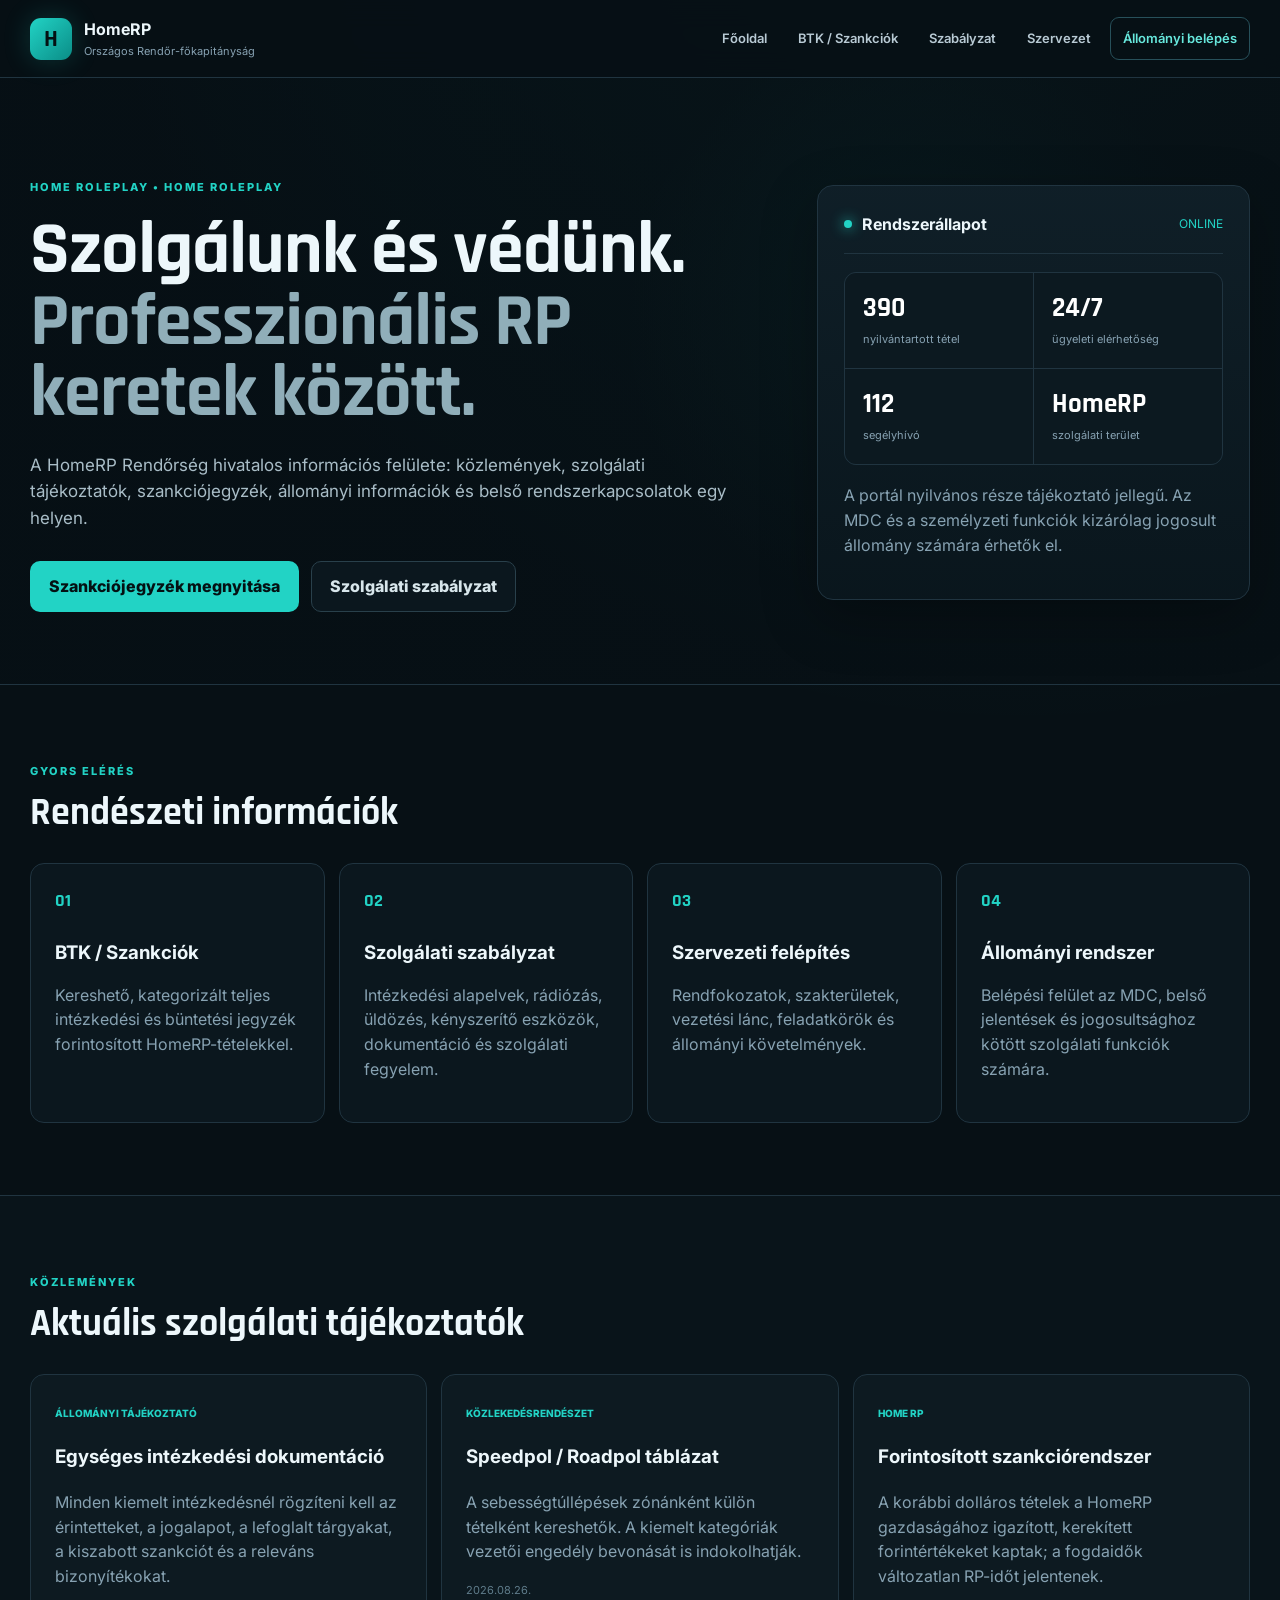
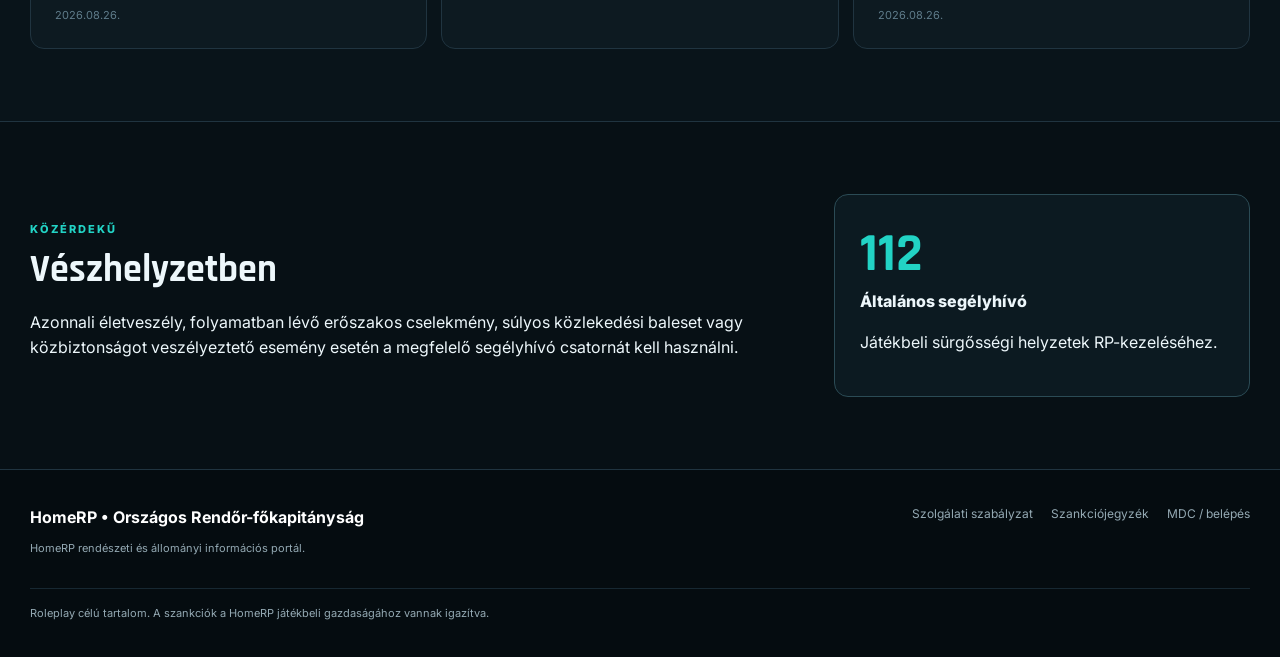
==== commit 402bfd3f: "Add files V1.3.0" ====
--- a/index.html
+++ b/index.html
@@ -30,7 +30,7 @@
   <section class="hero">
     <div class="hero-grid">
       <div>
-        <span class="eyebrow">HOME ROLEPLAY • OGR CITY</span>
+        <span class="eyebrow">HOME ROLEPLAY • HOME ROLEPLAY</span>
         <h1>Szolgálunk és védünk.<br><span>Professzionális RP keretek között.</span></h1>
         <p class="lead">A HomeRP Rendőrség hivatalos információs felülete: közlemények, szolgálati tájékoztatók, szankciójegyzék, állományi információk és belső rendszerkapcsolatok egy helyen.</p>
         <div class="hero-actions">
@@ -44,7 +44,7 @@
           <div><b id="offenceCount">0</b><span>nyilvántartott tétel</span></div>
           <div><b>24/7</b><span>ügyeleti elérhetőség</span></div>
           <div><b>112</b><span>segélyhívó</span></div>
-          <div><b>OGR</b><span>szolgálati terület</span></div>
+          <div><b>HomeRP</b><span>szolgálati terület</span></div>
         </div>
         <p class="muted">A portál nyilvános része tájékoztató jellegű. Az MDC és a személyzeti funkciók kizárólag jogosult állomány számára érhetők el.</p>
       </div>
@@ -85,7 +85,7 @@
 <footer class="site-footer">
   <div>
     <strong>HomeRP • Országos Rendőr-főkapitányság</strong>
-    <p>OGR City rendészeti és állományi információs portál.</p>
+    <p>HomeRP rendészeti és állományi információs portál.</p>
   </div>
   <div class="footer-links">
     <a href="szabalyzat.html">Szolgálati szabályzat</a>
